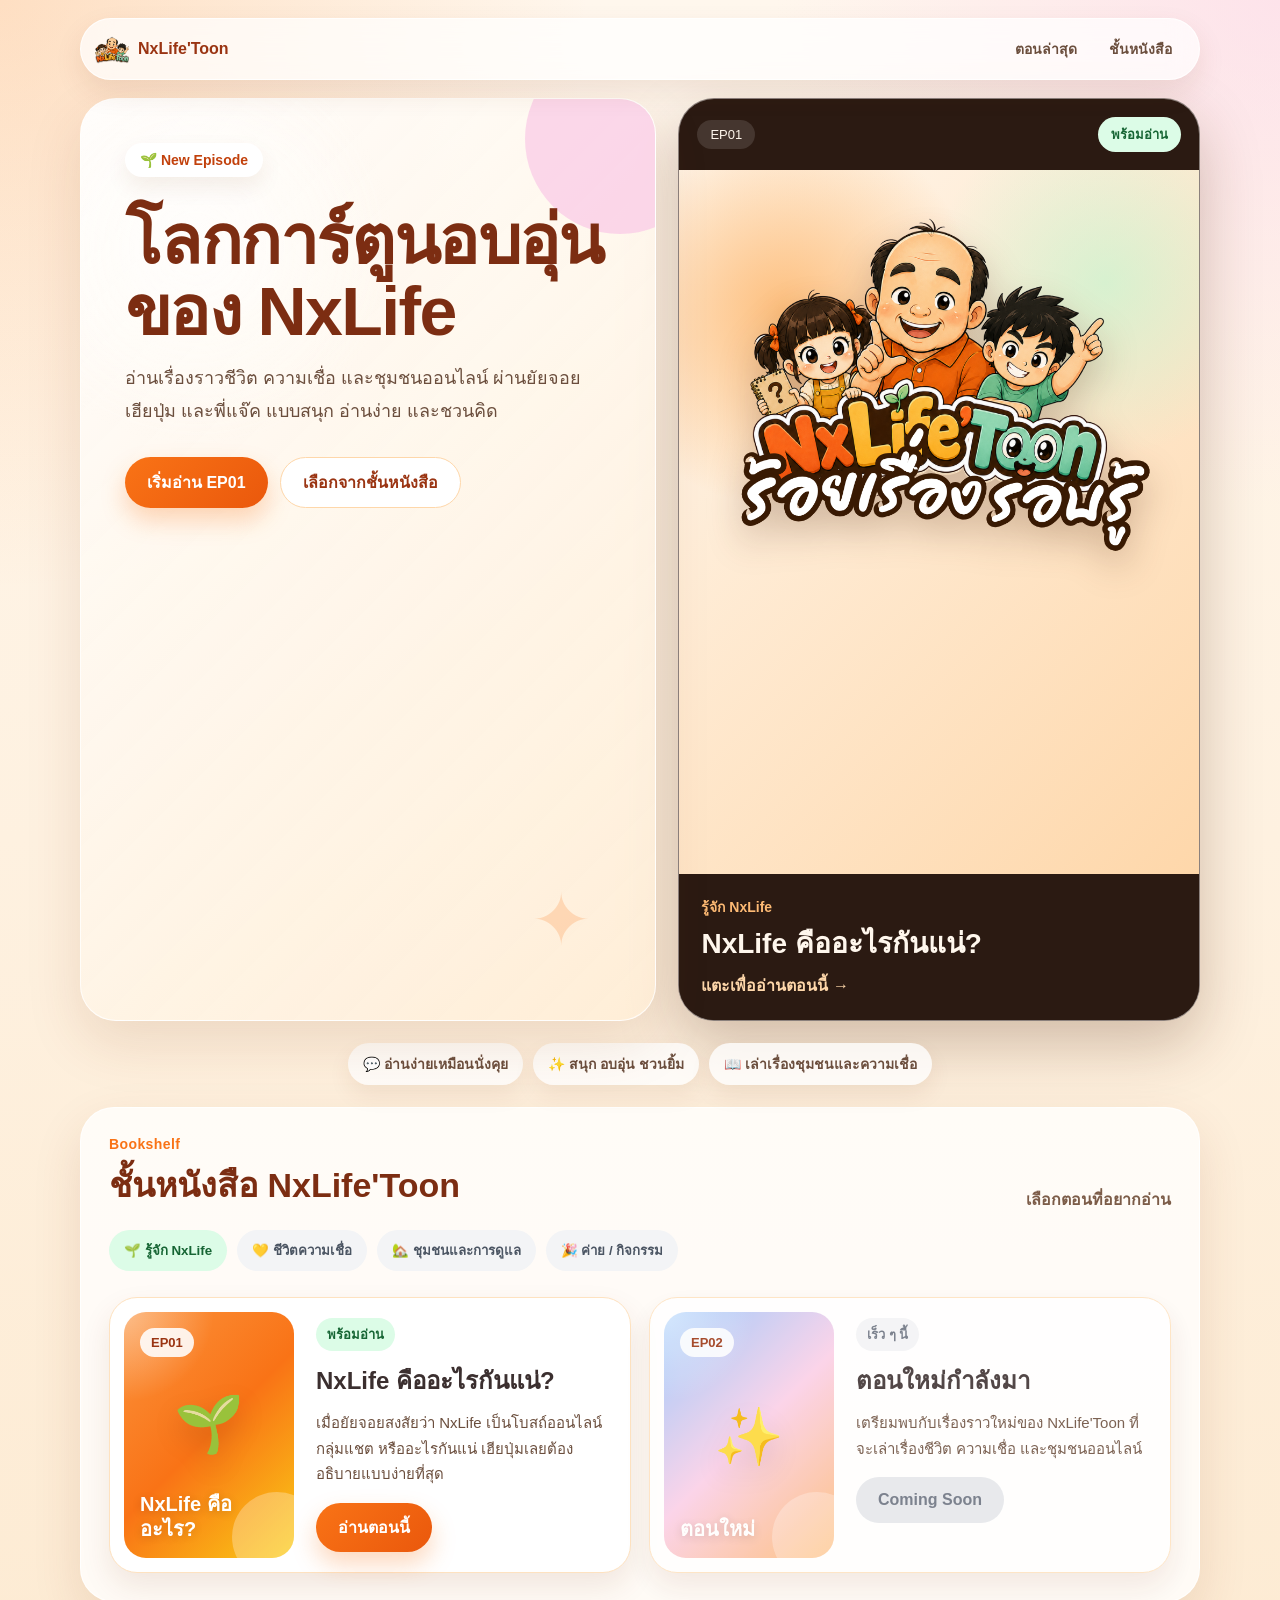
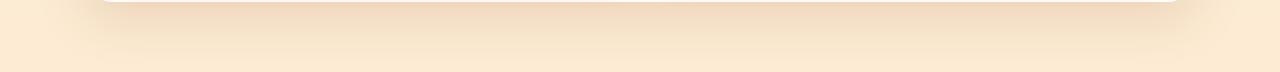
==== index.html @ 3508069c "แก้2" ====
<!DOCTYPE html>
<html lang="th">
<head>
  <meta charset="UTF-8">
  <meta name="viewport" content="width=device-width, initial-scale=1.0">

  <title>NxLife'Toon</title>

  <link rel="icon" type="image/png" href="assets/logo/favicon.png">
  <link rel="stylesheet" href="style.css">
</head>

<body>
  <main class="app-shell">

    <!-- TOP NAV -->
    <header class="top-nav">
      <a href="index.html" class="brand">
        <img src="assets/logo/favicon.png" alt="NxLife Logo">
        <span>NxLife'Toon</span>
      </a>

      <nav class="nav-links">
        <a href="#latest">ตอนล่าสุด</a>
        <a href="#bookshelf">ชั้นหนังสือ</a>
      </nav>
    </header>

    <!-- HERO -->
    <section class="hero-v2" id="latest">
      <div class="hero-copy">
        <div class="eyebrow">🌱 New Episode</div>

        <h1>
          โลกการ์ตูนอบอุ่น<br>
          ของ NxLife
        </h1>

        <p>
          อ่านเรื่องราวชีวิต ความเชื่อ และชุมชนออนไลน์
          ผ่านยัยจอย เฮียปุ่ม และพี่แจ๊ค แบบสนุก อ่านง่าย และชวนคิด
        </p>

        <div class="hero-buttons">
          <a href="episodes/ep01/" class="primary-button">เริ่มอ่าน EP01</a>
          <a href="#bookshelf" class="ghost-button">เลือกจากชั้นหนังสือ</a>
        </div>
      </div>

      <a href="episodes/ep01/" class="latest-card">
        <div class="latest-card-top">
          <span>EP01</span>
          <b>พร้อมอ่าน</b>
        </div>

        <div class="latest-cover">
          <img src="assets/logo/nxlife-toon-logo.png" alt="NxLife'Toon">
        </div>

        <div class="latest-card-body">
          <p>รู้จัก NxLife</p>
          <h2>NxLife คืออะไรกันแน่?</h2>
          <span>แตะเพื่ออ่านตอนนี้ →</span>
        </div>
      </a>
    </section>

    <!-- QUICK TAGS -->
    <section class="quick-tags">
      <span>💬 อ่านง่ายเหมือนนั่งคุย</span>
      <span>✨ สนุก อบอุ่น ชวนยิ้ม</span>
      <span>📖 เล่าเรื่องชุมชนและความเชื่อ</span>
    </section>

    <!-- BOOKSHELF -->
    <section class="bookshelf-v2" id="bookshelf">
      <div class="shelf-title">
        <div>
          <p>Bookshelf</p>
          <h2>ชั้นหนังสือ NxLife'Toon</h2>
        </div>
        <span>เลือกตอนที่อยากอ่าน</span>
      </div>

      <div class="category-strip">
        <button class="active">🌱 รู้จัก NxLife</button>
        <button>💛 ชีวิตความเชื่อ</button>
        <button>🏡 ชุมชนและการดูแล</button>
        <button>🎉 ค่าย / กิจกรรม</button>
      </div>

      <div class="episode-list">

        <article class="book-card">
          <div class="book-cover orange-cover">
            <span class="book-ep">EP01</span>
            <div class="book-icon">🌱</div>
            <strong>NxLife คืออะไร?</strong>
          </div>

          <div class="book-info">
            <span class="book-status">พร้อมอ่าน</span>
            <h3>NxLife คืออะไรกันแน่?</h3>
            <p>
              เมื่อยัยจอยสงสัยว่า NxLife เป็นโบสถ์ออนไลน์ กลุ่มแชต
              หรืออะไรกันแน่ เฮียปุ่มเลยต้องอธิบายแบบง่ายที่สุด
            </p>
            <a href="episodes/ep01/" class="read-button">อ่านตอนนี้</a>
          </div>
        </article>

        <article class="book-card muted">
          <div class="book-cover pastel-cover">
            <span class="book-ep">EP02</span>
            <div class="book-icon">✨</div>
            <strong>ตอนใหม่</strong>
          </div>

          <div class="book-info">
            <span class="book-status soft">เร็ว ๆ นี้</span>
            <h3>ตอนใหม่กำลังมา</h3>
            <p>
              เตรียมพบกับเรื่องราวใหม่ของ NxLife'Toon
              ที่จะเล่าเรื่องชีวิต ความเชื่อ และชุมชนออนไลน์
            </p>
            <span class="disabled-button">Coming Soon</span>
          </div>
        </article>

      </div>
    </section>

  </main>
</body>
</html>
---- style.css ----
* {
  box-sizing: border-box;
}

html {
  scroll-behavior: smooth;
}

body {
  margin: 0;
  font-family: Arial, sans-serif;
  background:
    radial-gradient(circle at top left, rgba(251, 146, 60, 0.24), transparent 28%),
    radial-gradient(circle at top right, rgba(251, 207, 232, 0.5), transparent 24%),
    linear-gradient(180deg, #fff7ed 0%, #fdebd3 100%);
  color: #3b2f2f;
}

a {
  color: inherit;
}

.app-shell {
  width: min(1120px, calc(100% - 28px));
  margin: 0 auto;
  padding: 18px 0 70px;
}

/* TOP NAV */

.top-nav {
  position: sticky;
  top: 10px;
  z-index: 20;
  display: flex;
  justify-content: space-between;
  align-items: center;
  gap: 12px;
  padding: 10px 14px;
  margin-bottom: 18px;
  border-radius: 999px;
  background: rgba(255, 255, 255, 0.72);
  backdrop-filter: blur(14px);
  box-shadow: 0 12px 28px rgba(120, 53, 15, 0.1);
  border: 1px solid rgba(255, 255, 255, 0.8);
}

.brand {
  display: flex;
  align-items: center;
  gap: 9px;
  text-decoration: none;
  font-weight: 900;
  color: #9a3412;
}

.brand img {
  width: 34px;
  height: 34px;
  object-fit: contain;
}

.nav-links {
  display: flex;
  gap: 6px;
}

.nav-links a {
  padding: 9px 13px;
  border-radius: 999px;
  text-decoration: none;
  color: #6b4e3d;
  font-size: 14px;
  font-weight: 700;
}

.nav-links a:hover {
  background: #ffedd5;
}

/* HERO V2 */

.hero-v2 {
  display: grid;
  grid-template-columns: 1.05fr 0.95fr;
  gap: 22px;
  align-items: stretch;
  min-height: 520px;
}

.hero-copy {
  position: relative;
  overflow: hidden;
  border-radius: 36px;
  padding: 44px;
  background:
    radial-gradient(circle at 20% 16%, rgba(255, 255, 255, 0.7), transparent 22%),
    linear-gradient(135deg, rgba(255, 255, 255, 0.9), rgba(255, 237, 213, 0.78));
  box-shadow: 0 22px 55px rgba(120, 53, 15, 0.13);
  border: 1px solid rgba(255, 255, 255, 0.82);
}

.hero-copy::before {
  content: "";
  position: absolute;
  width: 190px;
  height: 190px;
  right: -60px;
  top: -55px;
  border-radius: 50%;
  background: #fbcfe8;
  opacity: 0.8;
}

.hero-copy::after {
  content: "✦";
  position: absolute;
  right: 64px;
  bottom: 58px;
  font-size: 72px;
  color: rgba(249, 115, 22, 0.2);
}

.eyebrow {
  position: relative;
  z-index: 1;
  display: inline-flex;
  padding: 9px 15px;
  border-radius: 999px;
  background: #ffffff;
  color: #c2410c;
  font-size: 14px;
  font-weight: 900;
  box-shadow: 0 10px 22px rgba(120, 53, 15, 0.08);
}

.hero-copy h1 {
  position: relative;
  z-index: 1;
  margin: 28px 0 16px;
  font-size: clamp(42px, 6vw, 68px);
  line-height: 1.04;
  letter-spacing: -1.6px;
  color: #7c2d12;
}

.hero-copy p {
  position: relative;
  z-index: 1;
  max-width: 560px;
  margin: 0;
  color: #6b4e3d;
  font-size: 18px;
  line-height: 1.8;
}

.hero-buttons {
  position: relative;
  z-index: 1;
  display: flex;
  gap: 12px;
  flex-wrap: wrap;
  margin-top: 30px;
}

.primary-button,
.ghost-button,
.read-button,
.disabled-button {
  display: inline-flex;
  align-items: center;
  justify-content: center;
  min-height: 46px;
  padding: 12px 22px;
  border-radius: 999px;
  font-size: 16px;
  font-weight: 900;
  text-decoration: none;
}

.primary-button,
.read-button {
  background: linear-gradient(135deg, #f97316, #ea580c);
  color: #ffffff;
  box-shadow: 0 12px 24px rgba(249, 115, 22, 0.28);
}

.ghost-button {
  background: #ffffff;
  color: #9a3412;
  border: 1px solid #fed7aa;
}

/* LATEST CARD */

.latest-card {
  display: flex;
  flex-direction: column;
  min-height: 520px;
  overflow: hidden;
  border-radius: 36px;
  text-decoration: none;
  background: #2b1a12;
  box-shadow: 0 24px 60px rgba(75, 32, 8, 0.25);
  border: 1px solid rgba(255, 255, 255, 0.45);
  transition: transform 0.22s ease, box-shadow 0.22s ease;
}

.latest-card:hover {
  transform: translateY(-5px) rotate(-0.6deg);
  box-shadow: 0 30px 72px rgba(75, 32, 8, 0.3);
}

.latest-card-top {
  display: flex;
  justify-content: space-between;
  align-items: center;
  padding: 18px;
  color: #fff7ed;
}

.latest-card-top span,
.latest-card-top b {
  padding: 7px 13px;
  border-radius: 999px;
  background: rgba(255, 255, 255, 0.12);
  font-size: 13px;
}

.latest-card-top b {
  background: #dcfce7;
  color: #166534;
}

.latest-cover {
  flex: 1;
  display: grid;
  place-items: center;
  padding: 12px 22px 4px;
  background:
    radial-gradient(circle at 20% 20%, rgba(253, 186, 116, 0.9), transparent 28%),
    radial-gradient(circle at 82% 16%, rgba(187, 247, 208, 0.58), transparent 24%),
    linear-gradient(135deg, #fff7ed 0%, #fed7aa 100%);
}

.latest-cover img {
  width: 100%;
  max-width: 430px;
  height: auto;
  display: block;
  filter: drop-shadow(0 16px 18px rgba(75, 32, 8, 0.24));
}

.latest-card-body {
  padding: 22px;
  background: #2b1a12;
  color: #fff7ed;
}

.latest-card-body p {
  margin: 0 0 8px;
  color: #fdba74;
  font-weight: 900;
  font-size: 14px;
}

.latest-card-body h2 {
  margin: 0 0 12px;
  font-size: 28px;
  line-height: 1.25;
}

.latest-card-body span {
  color: #fed7aa;
  font-weight: 800;
}

/* TAGS */

.quick-tags {
  display: flex;
  justify-content: center;
  gap: 10px;
  margin: 22px 0;
  flex-wrap: wrap;
}

.quick-tags span {
  padding: 10px 15px;
  border-radius: 999px;
  background: rgba(255, 255, 255, 0.78);
  color: #6b4e3d;
  font-size: 14px;
  font-weight: 800;
  box-shadow: 0 10px 22px rgba(120, 53, 15, 0.08);
}

/* BOOKSHELF */

.bookshelf-v2 {
  padding: 28px;
  border-radius: 34px;
  background: rgba(255, 255, 255, 0.78);
  box-shadow: 0 20px 50px rgba(120, 53, 15, 0.12);
  border: 1px solid rgba(255, 255, 255, 0.82);
}

.shelf-title {
  display: flex;
  align-items: flex-end;
  justify-content: space-between;
  gap: 16px;
  margin-bottom: 18px;
}

.shelf-title p {
  margin: 0 0 6px;
  color: #f97316;
  font-size: 14px;
  font-weight: 900;
  letter-spacing: 0.4px;
}

.shelf-title h2 {
  margin: 0;
  font-size: 34px;
  color: #7c2d12;
}

.shelf-title > span {
  color: #7c5c48;
  font-weight: 800;
}

.category-strip {
  display: flex;
  gap: 10px;
  margin-bottom: 22px;
  overflow-x: auto;
  padding-bottom: 4px;
}

.category-strip button {
  border: none;
  white-space: nowrap;
  padding: 10px 15px;
  border-radius: 999px;
  background: #f3f4f6;
  color: #4b5563;
  font-weight: 900;
  cursor: default;
}

.category-strip button.active {
  background: #dcfce7;
  color: #166534;
}

.episode-list {
  display: grid;
  grid-template-columns: repeat(2, minmax(0, 1fr));
  gap: 18px;
}

.book-card {
  display: grid;
  grid-template-columns: 170px 1fr;
  gap: 18px;
  padding: 14px;
  border-radius: 28px;
  background: #ffffff;
  border: 1px solid #fee2c0;
  box-shadow: 0 14px 30px rgba(120, 53, 15, 0.1);
}

.book-card.muted {
  opacity: 0.88;
}

.book-cover {
  position: relative;
  min-height: 220px;
  border-radius: 22px;
  padding: 16px;
  color: #ffffff;
  display: flex;
  flex-direction: column;
  justify-content: space-between;
  overflow: hidden;
}

.book-cover::after {
  content: "";
  position: absolute;
  width: 90px;
  height: 90px;
  right: -28px;
  bottom: -24px;
  border-radius: 50%;
  background: rgba(255, 255, 255, 0.28);
}

.orange-cover {
  background:
    radial-gradient(circle at top left, rgba(255, 255, 255, 0.4), transparent 30%),
    linear-gradient(135deg, #fb923c, #f97316 50%, #facc15);
}

.pastel-cover {
  background:
    radial-gradient(circle at top left, rgba(255, 255, 255, 0.55), transparent 30%),
    linear-gradient(135deg, #93c5fd, #fbcfe8 50%, #fdba74);
}

.book-ep {
  position: relative;
  z-index: 1;
  align-self: flex-start;
  padding: 7px 11px;
  border-radius: 999px;
  background: rgba(255, 255, 255, 0.88);
  color: #9a3412;
  font-size: 13px;
  font-weight: 900;
}

.book-icon {
  position: relative;
  z-index: 1;
  font-size: 56px;
  text-align: center;
  filter: drop-shadow(0 12px 14px rgba(0, 0, 0, 0.12));
}

.book-cover strong {
  position: relative;
  z-index: 1;
  display: block;
  font-size: 20px;
  line-height: 1.25;
  text-shadow: 0 2px 10px rgba(0, 0, 0, 0.16);
}

.book-info {
  padding: 6px 4px;
}

.book-status {
  display: inline-block;
  margin-bottom: 10px;
  padding: 6px 11px;
  border-radius: 999px;
  background: #dcfce7;
  color: #166534;
  font-size: 13px;
  font-weight: 900;
}

.book-status.soft {
  background: #f3f4f6;
  color: #6b7280;
}

.book-info h3 {
  margin: 0 0 10px;
  font-size: 24px;
  color: #3b2f2f;
}

.book-info p {
  margin: 0 0 16px;
  color: #6b4e3d;
  font-size: 15px;
  line-height: 1.7;
}

.disabled-button {
  background: #e5e7eb;
  color: #6b7280;
}

/* READER PAGE - KEEP WORKING */

.reader-page {
  background: #fff7ed;
  padding: 0;
}

.reader-header {
  max-width: 800px;
  margin: 0 auto;
  padding: 18px 16px 22px;
  text-align: center;
  background: #fff7ed;
}

.back-link {
  display: inline-block;
  margin-bottom: 12px;
  color: #c06428;
  text-decoration: none;
  font-weight: bold;
}

.episode-label {
  display: inline-block;
  padding: 5px 12px;
  border-radius: 999px;
  background: #fed7aa;
  color: #9a3412;
  font-size: 13px;
  font-weight: bold;
}

.reader-header h1 {
  margin: 12px 0 0;
  font-size: 26px;
  color: #3b2f2f;
}

.webtoon-reader {
  max-width: 800px;
  margin: 0 auto;
  background: #ffffff;
}

.webtoon-reader img {
  width: 100%;
  height: auto;
  display: block;
  margin: 0;
  padding: 0;
}

.episode-end {
  max-width: 800px;
  margin: 0 auto;
  padding: 36px 20px 56px;
  text-align: center;
  background: #fff7ed;
}

.episode-end h2 {
  margin: 0 0 10px;
  color: #c06428;
}

.episode-end p {
  margin: 0 0 24px;
  color: #5f4636;
}

/* MOBILE */

@media (max-width: 860px) {
  .hero-v2 {
    grid-template-columns: 1fr;
    min-height: auto;
  }

  .latest-card {
    min-height: auto;
  }

  .episode-list {
    grid-template-columns: 1fr;
  }
}

@media (max-width: 620px) {
  .app-shell {
    width: min(100% - 18px, 1120px);
    padding-top: 10px;
  }

  .top-nav {
    top: 6px;
    border-radius: 22px;
  }

  .nav-links a {
    font-size: 13px;
    padding: 8px 10px;
  }

  .hero-copy {
    padding: 30px 22px;
    border-radius: 28px;
  }

  .hero-copy h1 {
    font-size: 42px;
  }

  .hero-copy p {
    font-size: 16px;
  }

  .hero-buttons {
    flex-direction: column;
  }

  .latest-card {
    border-radius: 28px;
  }

  .bookshelf-v2 {
    padding: 18px;
    border-radius: 28px;
  }

  .shelf-title {
    display: block;
  }

  .shelf-title h2 {
    font-size: 28px;
  }

  .shelf-title > span {
    display: block;
    margin-top: 8px;
  }

  .book-card {
    grid-template-columns: 1fr;
  }

  .book-cover {
    min-height: 190px;
  }
}
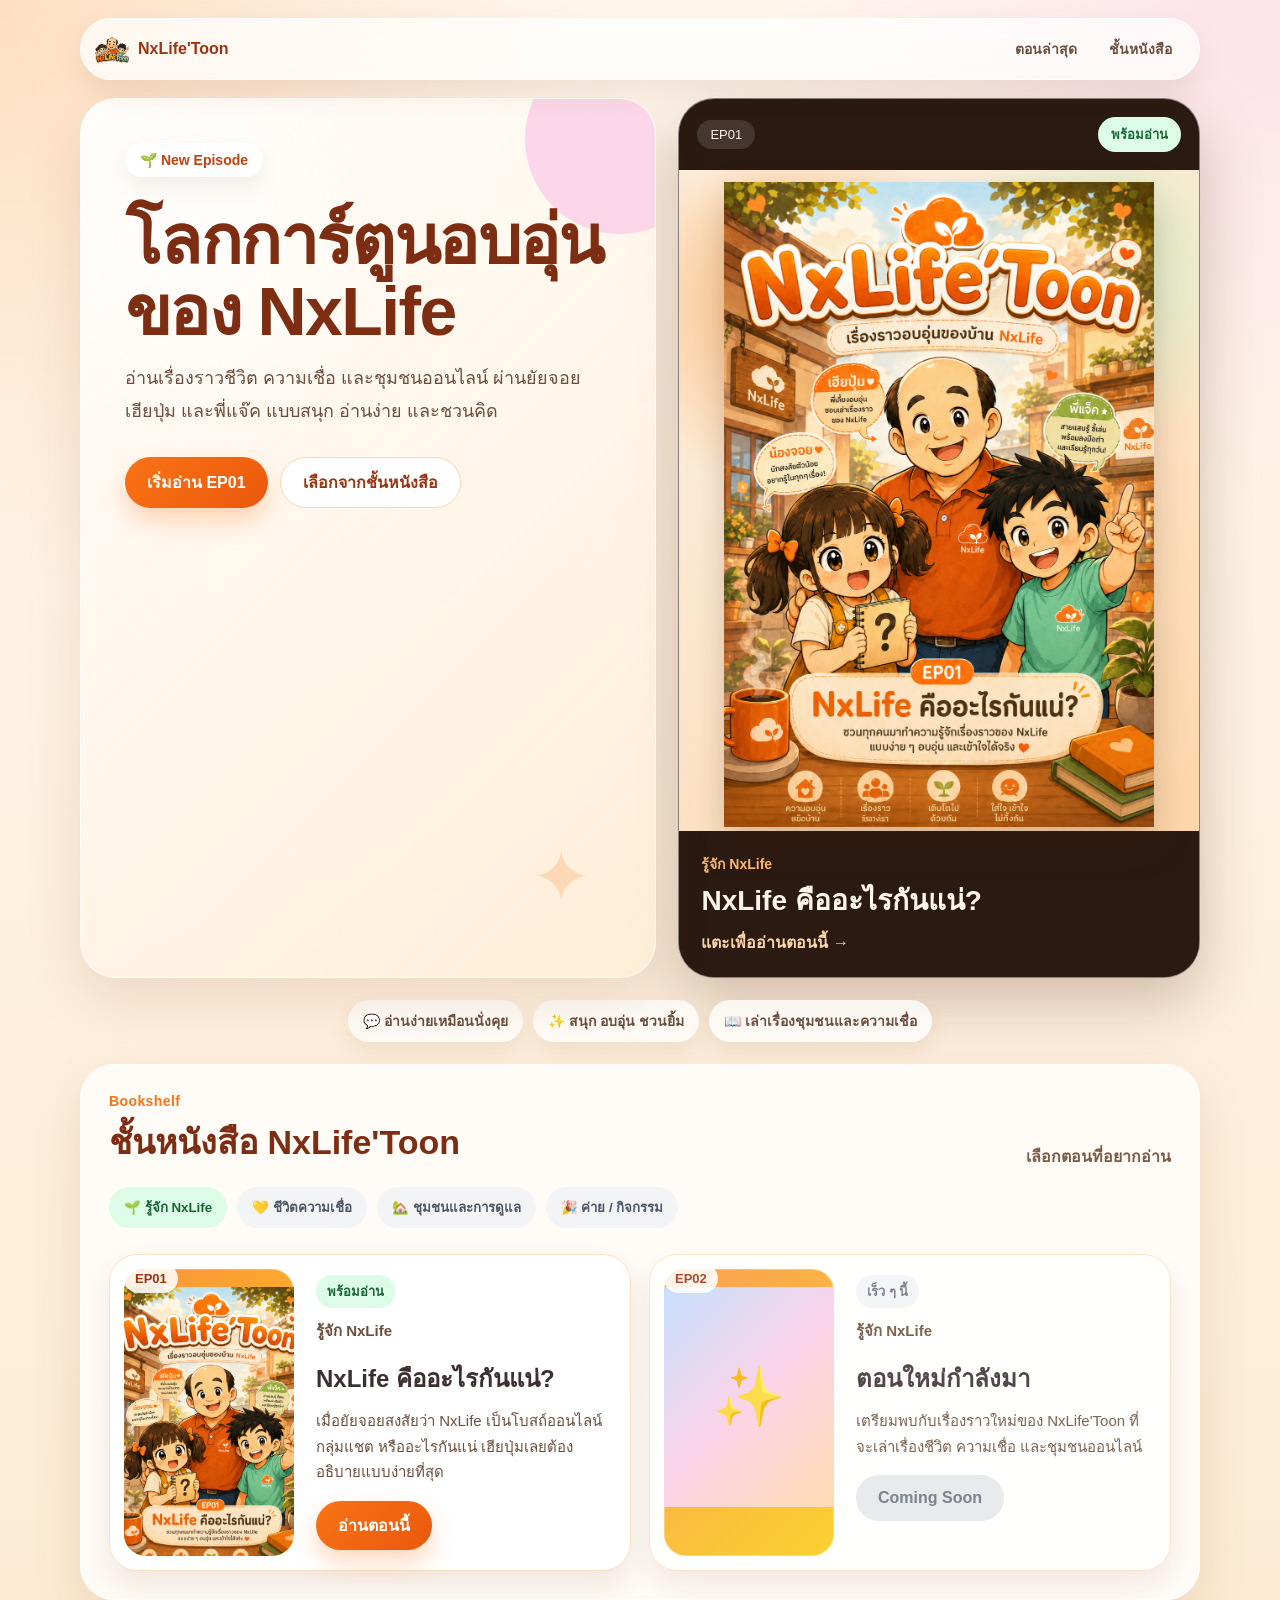
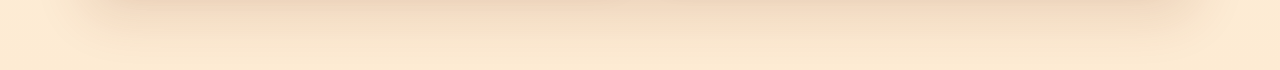
==== commit a5ea5a7b: "ไม่ต้องแก้ HTML ยาว ๆ ทุกครั้ง ต่อไปเวลาเพิ่มตอนใหม่  คุณไม่ต้อง copy HTML การ์ดแล้ว แค่เพิ่มข้อมูลใ" ====
--- a/index.html
+++ b/index.html
@@ -9,6 +9,7 @@
   <link rel="icon" type="image/png" href="assets/logo/favicon.png">
   <link rel="stylesheet" href="style.css">
 </head>
+
 
 <body>
   <main class="app-shell">
@@ -53,9 +54,9 @@
           <b>พร้อมอ่าน</b>
         </div>
 
-        <div class="latest-cover">
-          <img src="assets/logo/nxlife-toon-logo.png" alt="NxLife'Toon">
-        </div>
+<div class="latest-cover">
+  <img src="assets/covers/ep01-cover.png" alt="EP01 NxLife คืออะไรกันแน่">
+</div>
 
         <div class="latest-card-body">
           <p>รู้จัก NxLife</p>
@@ -89,47 +90,14 @@
         <button>🎉 ค่าย / กิจกรรม</button>
       </div>
 
-      <div class="episode-list">
-
-        <article class="book-card">
-          <div class="book-cover orange-cover">
-            <span class="book-ep">EP01</span>
-            <div class="book-icon">🌱</div>
-            <strong>NxLife คืออะไร?</strong>
-          </div>
-
-          <div class="book-info">
-            <span class="book-status">พร้อมอ่าน</span>
-            <h3>NxLife คืออะไรกันแน่?</h3>
-            <p>
-              เมื่อยัยจอยสงสัยว่า NxLife เป็นโบสถ์ออนไลน์ กลุ่มแชต
-              หรืออะไรกันแน่ เฮียปุ่มเลยต้องอธิบายแบบง่ายที่สุด
-            </p>
-            <a href="episodes/ep01/" class="read-button">อ่านตอนนี้</a>
-          </div>
-        </article>
-
-        <article class="book-card muted">
-          <div class="book-cover pastel-cover">
-            <span class="book-ep">EP02</span>
-            <div class="book-icon">✨</div>
-            <strong>ตอนใหม่</strong>
-          </div>
-
-          <div class="book-info">
-            <span class="book-status soft">เร็ว ๆ นี้</span>
-            <h3>ตอนใหม่กำลังมา</h3>
-            <p>
-              เตรียมพบกับเรื่องราวใหม่ของ NxLife'Toon
-              ที่จะเล่าเรื่องชีวิต ความเชื่อ และชุมชนออนไลน์
-            </p>
-            <span class="disabled-button">Coming Soon</span>
-          </div>
-        </article>
+<div class="episode-list" id="episodeList"></div>
 
       </div>
     </section>
 
   </main>
+
+  <script src="episodes-data.js"></script>
+  <script src="script.js"></script>
 </body>
 </html>
--- a/style.css
+++ b/style.css
@@ -629,4 +629,36 @@
   .book-cover {
     min-height: 190px;
   }
+}
+
+.book-cover-image {
+  position: relative;
+  min-height: 220px;
+  border-radius: 22px;
+  overflow: hidden;
+  background: linear-gradient(135deg, #fb923c, #facc15);
+  box-shadow: inset 0 0 0 1px rgba(255, 255, 255, 0.28);
+}
+
+.book-cover-image img {
+  width: 100%;
+  height: 100%;
+  min-height: 220px;
+  object-fit: cover;
+  display: block;
+}
+
+.cover-placeholder {
+  height: 220px;
+  display: grid;
+  place-items: center;
+  font-size: 58px;
+  background: linear-gradient(135deg, #bfdbfe, #fbcfe8, #fed7aa);
+}
+
+.book-category {
+  margin: 0 0 8px;
+  color: #f97316;
+  font-size: 13px;
+  font-weight: 900;
 }
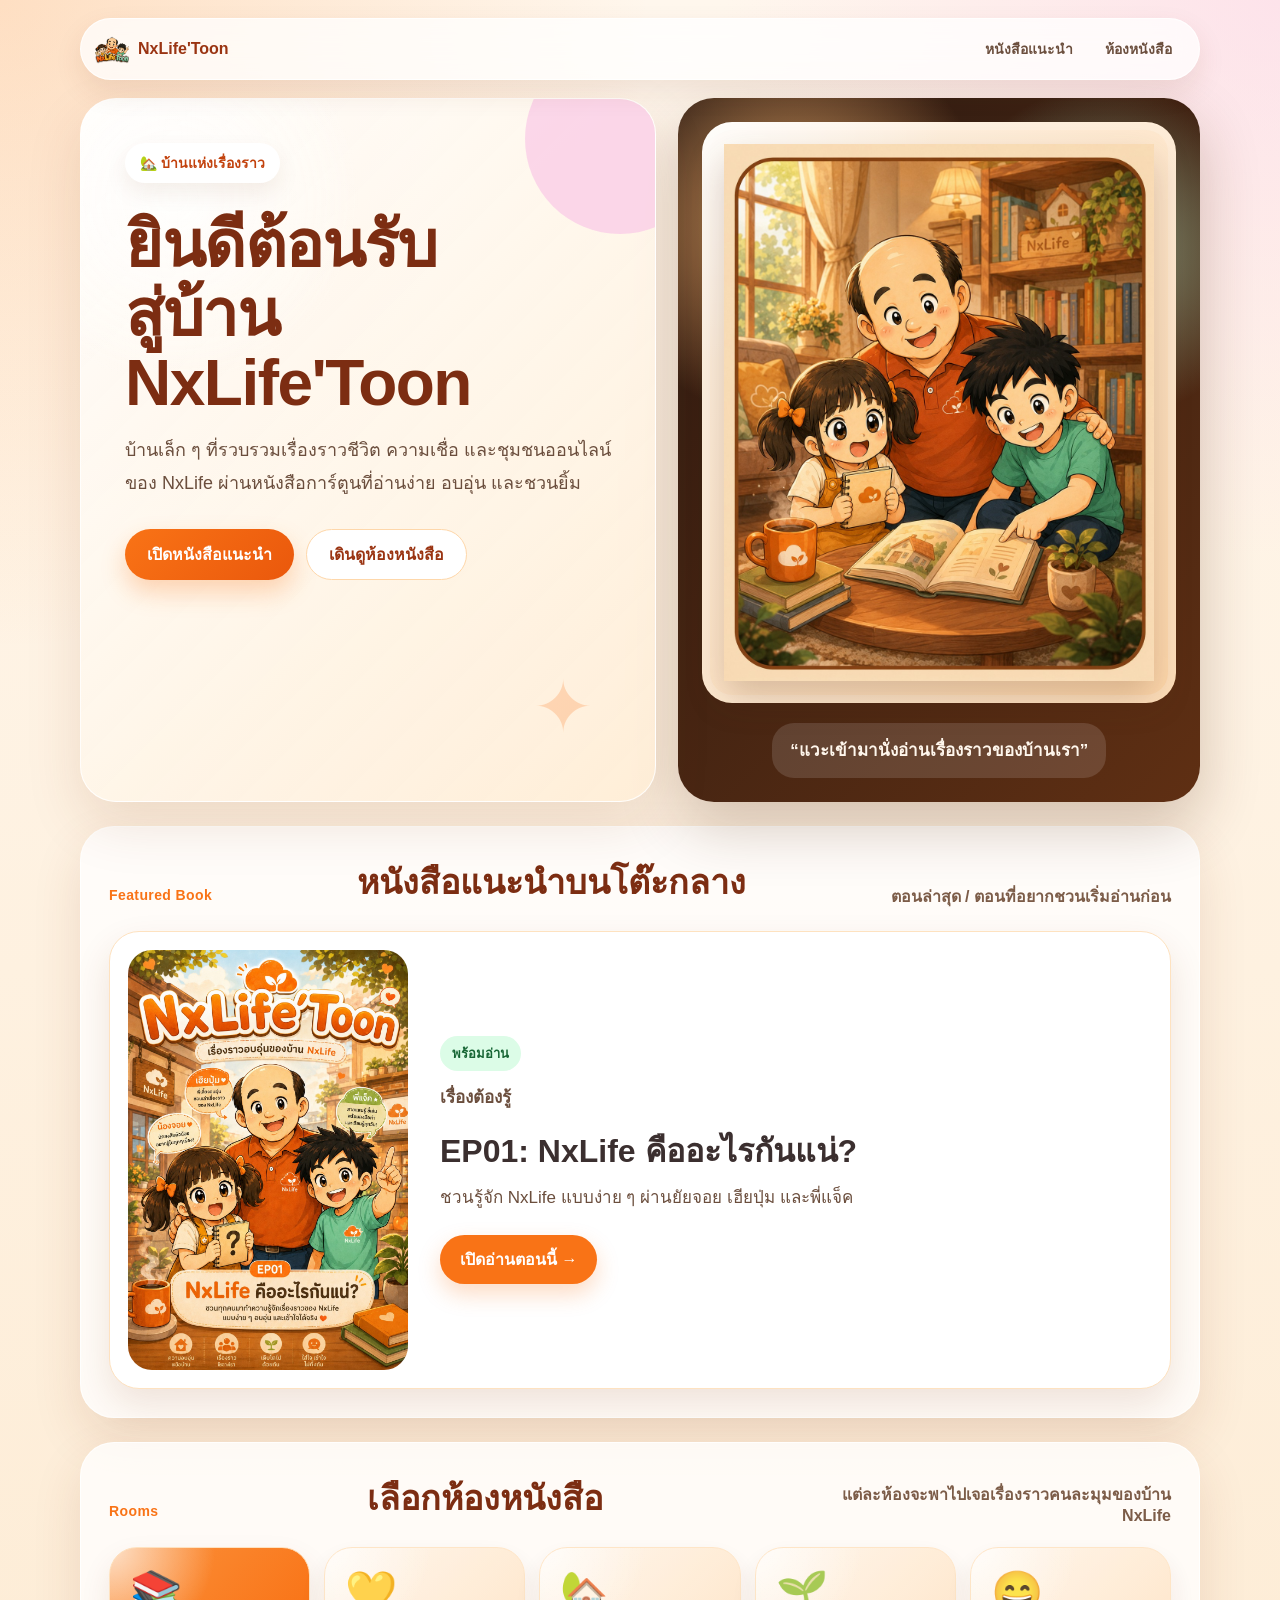
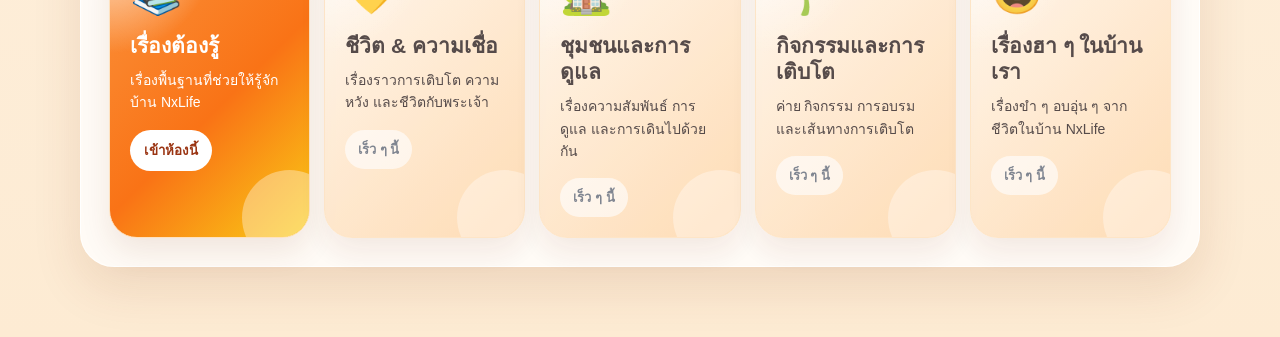
==== commit 19325b9c: "Ver1.1.2" ====
--- a/index.html
+++ b/index.html
@@ -10,11 +10,9 @@
   <link rel="stylesheet" href="style.css">
 </head>
 
-
 <body>
   <main class="app-shell">
 
-    <!-- TOP NAV -->
     <header class="top-nav">
       <a href="index.html" class="brand">
         <img src="assets/logo/favicon.png" alt="NxLife Logo">
@@ -22,77 +20,60 @@
       </a>
 
       <nav class="nav-links">
-        <a href="#latest">ตอนล่าสุด</a>
-        <a href="#bookshelf">ชั้นหนังสือ</a>
+        <a href="#featured">หนังสือแนะนำ</a>
+        <a href="#rooms">ห้องหนังสือ</a>
       </nav>
     </header>
 
-    <!-- HERO -->
-    <section class="hero-v2" id="latest">
-      <div class="hero-copy">
-        <div class="eyebrow">🌱 New Episode</div>
+    <section class="home-house">
+      <div class="house-copy">
+        <div class="eyebrow">🏡 บ้านแห่งเรื่องราว</div>
 
         <h1>
-          โลกการ์ตูนอบอุ่น<br>
-          ของ NxLife
+          ยินดีต้อนรับ<br>
+          สู่บ้าน NxLife'Toon
         </h1>
 
         <p>
-          อ่านเรื่องราวชีวิต ความเชื่อ และชุมชนออนไลน์
-          ผ่านยัยจอย เฮียปุ่ม และพี่แจ๊ค แบบสนุก อ่านง่าย และชวนคิด
+          บ้านเล็ก ๆ ที่รวบรวมเรื่องราวชีวิต ความเชื่อ และชุมชนออนไลน์ของ NxLife
+          ผ่านหนังสือการ์ตูนที่อ่านง่าย อบอุ่น และชวนยิ้ม
         </p>
 
         <div class="hero-buttons">
-          <a href="episodes/ep01/" class="primary-button">เริ่มอ่าน EP01</a>
-          <a href="#bookshelf" class="ghost-button">เลือกจากชั้นหนังสือ</a>
+          <a href="#featured" class="primary-button">เปิดหนังสือแนะนำ</a>
+          <a href="#rooms" class="ghost-button">เดินดูห้องหนังสือ</a>
         </div>
       </div>
 
-      <a href="episodes/ep01/" class="latest-card">
-        <div class="latest-card-top">
-          <span>EP01</span>
-          <b>พร้อมอ่าน</b>
-        </div>
-
-<div class="latest-cover">
-  <img src="assets/covers/ep01-cover.png" alt="EP01 NxLife คืออะไรกันแน่">
+      <div class="house-visual">
+<div class="house-window">
+  <img src="assets/hero/home-hero.jpg" alt="บรรยากาศบ้าน NxLife'Toon">
 </div>
 
-        <div class="latest-card-body">
-          <p>รู้จัก NxLife</p>
-          <h2>NxLife คืออะไรกันแน่?</h2>
-          <span>แตะเพื่ออ่านตอนนี้ →</span>
+        <div class="house-note">
+          “แวะเข้ามานั่งอ่านเรื่องราวของบ้านเรา”
         </div>
-      </a>
+      </div>
     </section>
 
-    <!-- QUICK TAGS -->
-    <section class="quick-tags">
-      <span>💬 อ่านง่ายเหมือนนั่งคุย</span>
-      <span>✨ สนุก อบอุ่น ชวนยิ้ม</span>
-      <span>📖 เล่าเรื่องชุมชนและความเชื่อ</span>
+    <section class="featured-section" id="featured">
+      <div class="section-title">
+        <p>Featured Book</p>
+        <h2>หนังสือแนะนำบนโต๊ะกลาง</h2>
+        <span>ตอนล่าสุด / ตอนที่อยากชวนเริ่มอ่านก่อน</span>
+      </div>
+
+      <div id="featuredBooks" class="featured-books"></div>
     </section>
 
-    <!-- BOOKSHELF -->
-    <section class="bookshelf-v2" id="bookshelf">
-      <div class="shelf-title">
-        <div>
-          <p>Bookshelf</p>
-          <h2>ชั้นหนังสือ NxLife'Toon</h2>
-        </div>
-        <span>เลือกตอนที่อยากอ่าน</span>
+    <section class="rooms-section" id="rooms">
+      <div class="section-title">
+        <p>Rooms</p>
+        <h2>เลือกห้องหนังสือ</h2>
+        <span>แต่ละห้องจะพาไปเจอเรื่องราวคนละมุมของบ้าน NxLife</span>
       </div>
 
-      <div class="category-strip">
-        <button class="active">🌱 รู้จัก NxLife</button>
-        <button>💛 ชีวิตความเชื่อ</button>
-        <button>🏡 ชุมชนและการดูแล</button>
-        <button>🎉 ค่าย / กิจกรรม</button>
-      </div>
-
-<div class="episode-list" id="episodeList"></div>
-
-      </div>
+      <div id="roomGrid" class="room-grid"></div>
     </section>
 
   </main>
--- a/style.css
+++ b/style.css
@@ -39,7 +39,7 @@
   padding: 10px 14px;
   margin-bottom: 18px;
   border-radius: 999px;
-  background: rgba(255, 255, 255, 0.72);
+  background: rgba(255, 255, 255, 0.76);
   backdrop-filter: blur(14px);
   box-shadow: 0 12px 28px rgba(120, 53, 15, 0.1);
   border: 1px solid rgba(255, 255, 255, 0.8);
@@ -78,29 +78,29 @@
   background: #ffedd5;
 }
 
-/* HERO V2 */
-
-.hero-v2 {
+/* HOME HOUSE */
+
+.home-house {
   display: grid;
   grid-template-columns: 1.05fr 0.95fr;
   gap: 22px;
   align-items: stretch;
-  min-height: 520px;
-}
-
-.hero-copy {
+  margin-bottom: 24px;
+}
+
+.house-copy {
   position: relative;
   overflow: hidden;
   border-radius: 36px;
   padding: 44px;
   background:
-    radial-gradient(circle at 20% 16%, rgba(255, 255, 255, 0.7), transparent 22%),
-    linear-gradient(135deg, rgba(255, 255, 255, 0.9), rgba(255, 237, 213, 0.78));
+    radial-gradient(circle at 16% 14%, rgba(255, 255, 255, 0.75), transparent 24%),
+    linear-gradient(135deg, rgba(255, 255, 255, 0.92), rgba(255, 237, 213, 0.82));
   box-shadow: 0 22px 55px rgba(120, 53, 15, 0.13);
-  border: 1px solid rgba(255, 255, 255, 0.82);
-}
-
-.hero-copy::before {
+  border: 1px solid rgba(255, 255, 255, 0.86);
+}
+
+.house-copy::before {
   content: "";
   position: absolute;
   width: 190px;
@@ -112,13 +112,13 @@
   opacity: 0.8;
 }
 
-.hero-copy::after {
+.house-copy::after {
   content: "✦";
   position: absolute;
-  right: 64px;
-  bottom: 58px;
+  right: 62px;
+  bottom: 52px;
   font-size: 72px;
-  color: rgba(249, 115, 22, 0.2);
+  color: rgba(249, 115, 22, 0.22);
 }
 
 .eyebrow {
@@ -134,17 +134,17 @@
   box-shadow: 0 10px 22px rgba(120, 53, 15, 0.08);
 }
 
-.hero-copy h1 {
+.house-copy h1 {
   position: relative;
   z-index: 1;
   margin: 28px 0 16px;
-  font-size: clamp(42px, 6vw, 68px);
-  line-height: 1.04;
-  letter-spacing: -1.6px;
+  font-size: clamp(40px, 5.6vw, 64px);
+  line-height: 1.08;
+  letter-spacing: -1.5px;
   color: #7c2d12;
 }
 
-.hero-copy p {
+.house-copy p {
   position: relative;
   z-index: 1;
   max-width: 560px;
@@ -165,8 +165,7 @@
 
 .primary-button,
 .ghost-button,
-.read-button,
-.disabled-button {
+.read-button {
   display: inline-flex;
   align-items: center;
   justify-content: center;
@@ -191,113 +190,55 @@
   border: 1px solid #fed7aa;
 }
 
-/* LATEST CARD */
-
-.latest-card {
+.house-visual {
+  min-height: 440px;
+  border-radius: 36px;
+  padding: 24px;
+  background:
+    radial-gradient(circle at 22% 18%, rgba(253, 186, 116, 0.8), transparent 28%),
+    radial-gradient(circle at 82% 22%, rgba(187, 247, 208, 0.55), transparent 24%),
+    linear-gradient(135deg, #2b1a12, #5f2f13);
+  box-shadow: 0 24px 60px rgba(75, 32, 8, 0.24);
+  color: #fff7ed;
   display: flex;
   flex-direction: column;
-  min-height: 520px;
-  overflow: hidden;
-  border-radius: 36px;
-  text-decoration: none;
-  background: #2b1a12;
-  box-shadow: 0 24px 60px rgba(75, 32, 8, 0.25);
-  border: 1px solid rgba(255, 255, 255, 0.45);
-  transition: transform 0.22s ease, box-shadow 0.22s ease;
-}
-
-.latest-card:hover {
-  transform: translateY(-5px) rotate(-0.6deg);
-  box-shadow: 0 30px 72px rgba(75, 32, 8, 0.3);
-}
-
-.latest-card-top {
-  display: flex;
-  justify-content: space-between;
-  align-items: center;
-  padding: 18px;
-  color: #fff7ed;
-}
-
-.latest-card-top span,
-.latest-card-top b {
-  padding: 7px 13px;
-  border-radius: 999px;
-  background: rgba(255, 255, 255, 0.12);
-  font-size: 13px;
-}
-
-.latest-card-top b {
-  background: #dcfce7;
-  color: #166534;
-}
-
-.latest-cover {
-  flex: 1;
-  display: grid;
-  place-items: center;
-  padding: 12px 22px 4px;
+  justify-content: center;
+  gap: 20px;
+}
+
+.house-window {
+  border-radius: 30px;
   background:
-    radial-gradient(circle at 20% 20%, rgba(253, 186, 116, 0.9), transparent 28%),
-    radial-gradient(circle at 82% 16%, rgba(187, 247, 208, 0.58), transparent 24%),
-    linear-gradient(135deg, #fff7ed 0%, #fed7aa 100%);
-}
-
-.latest-cover img {
+    radial-gradient(circle at top left, rgba(255, 255, 255, 0.75), transparent 32%),
+    linear-gradient(135deg, #fff7ed, #fed7aa);
+  padding: 22px;
+  box-shadow: inset 0 0 0 8px rgba(255, 255, 255, 0.18);
+}
+
+.house-window img {
   width: 100%;
-  max-width: 430px;
   height: auto;
   display: block;
-  filter: drop-shadow(0 16px 18px rgba(75, 32, 8, 0.24));
-}
-
-.latest-card-body {
-  padding: 22px;
-  background: #2b1a12;
-  color: #fff7ed;
-}
-
-.latest-card-body p {
-  margin: 0 0 8px;
-  color: #fdba74;
-  font-weight: 900;
-  font-size: 14px;
-}
-
-.latest-card-body h2 {
-  margin: 0 0 12px;
-  font-size: 28px;
-  line-height: 1.25;
-}
-
-.latest-card-body span {
-  color: #fed7aa;
+  filter: drop-shadow(0 16px 18px rgba(75, 32, 8, 0.22));
+}
+
+.house-note {
+  align-self: center;
+  max-width: 390px;
+  padding: 14px 18px;
+  border-radius: 22px;
+  background: rgba(255, 255, 255, 0.13);
+  font-size: 17px;
   font-weight: 800;
-}
-
-/* TAGS */
-
-.quick-tags {
-  display: flex;
-  justify-content: center;
-  gap: 10px;
-  margin: 22px 0;
-  flex-wrap: wrap;
-}
-
-.quick-tags span {
-  padding: 10px 15px;
-  border-radius: 999px;
-  background: rgba(255, 255, 255, 0.78);
-  color: #6b4e3d;
-  font-size: 14px;
-  font-weight: 800;
-  box-shadow: 0 10px 22px rgba(120, 53, 15, 0.08);
-}
-
-/* BOOKSHELF */
-
-.bookshelf-v2 {
+  line-height: 1.6;
+  text-align: center;
+}
+
+/* SECTION COMMON */
+
+.featured-section,
+.rooms-section {
+  margin-top: 24px;
   padding: 28px;
   border-radius: 34px;
   background: rgba(255, 255, 255, 0.78);
@@ -305,15 +246,15 @@
   border: 1px solid rgba(255, 255, 255, 0.82);
 }
 
-.shelf-title {
+.section-title {
   display: flex;
   align-items: flex-end;
   justify-content: space-between;
-  gap: 16px;
-  margin-bottom: 18px;
-}
-
-.shelf-title p {
+  gap: 18px;
+  margin-bottom: 22px;
+}
+
+.section-title p {
   margin: 0 0 6px;
   color: #f97316;
   font-size: 14px;
@@ -321,134 +262,72 @@
   letter-spacing: 0.4px;
 }
 
-.shelf-title h2 {
+.section-title h2 {
   margin: 0;
   font-size: 34px;
   color: #7c2d12;
 }
 
-.shelf-title > span {
+.section-title span {
   color: #7c5c48;
   font-weight: 800;
-}
-
-.category-strip {
-  display: flex;
-  gap: 10px;
-  margin-bottom: 22px;
-  overflow-x: auto;
-  padding-bottom: 4px;
-}
-
-.category-strip button {
-  border: none;
-  white-space: nowrap;
-  padding: 10px 15px;
-  border-radius: 999px;
-  background: #f3f4f6;
-  color: #4b5563;
-  font-weight: 900;
-  cursor: default;
-}
-
-.category-strip button.active {
-  background: #dcfce7;
-  color: #166534;
-}
-
-.episode-list {
+  max-width: 360px;
+  text-align: right;
+}
+
+/* FEATURED BOOK */
+
+.featured-books {
   display: grid;
-  grid-template-columns: repeat(2, minmax(0, 1fr));
+  grid-template-columns: 1fr;
   gap: 18px;
 }
 
-.book-card {
+.featured-book-card {
   display: grid;
-  grid-template-columns: 170px 1fr;
-  gap: 18px;
-  padding: 14px;
-  border-radius: 28px;
+  grid-template-columns: 280px 1fr;
+  gap: 24px;
+  padding: 18px;
+  border-radius: 30px;
   background: #ffffff;
+  text-decoration: none;
   border: 1px solid #fee2c0;
-  box-shadow: 0 14px 30px rgba(120, 53, 15, 0.1);
-}
-
-.book-card.muted {
-  opacity: 0.88;
-}
-
-.book-cover {
-  position: relative;
-  min-height: 220px;
-  border-radius: 22px;
-  padding: 16px;
-  color: #ffffff;
+  box-shadow: 0 16px 36px rgba(120, 53, 15, 0.12);
+  transition: transform 0.2s ease, box-shadow 0.2s ease;
+}
+
+.featured-book-card:hover {
+  transform: translateY(-4px);
+  box-shadow: 0 24px 52px rgba(120, 53, 15, 0.18);
+}
+
+.featured-cover {
+  overflow: hidden;
+  border-radius: 24px;
+  min-height: 360px;
+  background: #fed7aa;
+}
+
+.featured-cover img {
+  width: 100%;
+  height: 100%;
+  min-height: 360px;
+  object-fit: cover;
+  display: block;
+}
+
+.featured-info {
+  padding: 12px 8px;
   display: flex;
   flex-direction: column;
-  justify-content: space-between;
-  overflow: hidden;
-}
-
-.book-cover::after {
-  content: "";
-  position: absolute;
-  width: 90px;
-  height: 90px;
-  right: -28px;
-  bottom: -24px;
-  border-radius: 50%;
-  background: rgba(255, 255, 255, 0.28);
-}
-
-.orange-cover {
-  background:
-    radial-gradient(circle at top left, rgba(255, 255, 255, 0.4), transparent 30%),
-    linear-gradient(135deg, #fb923c, #f97316 50%, #facc15);
-}
-
-.pastel-cover {
-  background:
-    radial-gradient(circle at top left, rgba(255, 255, 255, 0.55), transparent 30%),
-    linear-gradient(135deg, #93c5fd, #fbcfe8 50%, #fdba74);
-}
-
-.book-ep {
-  position: relative;
-  z-index: 1;
-  align-self: flex-start;
-  padding: 7px 11px;
-  border-radius: 999px;
-  background: rgba(255, 255, 255, 0.88);
-  color: #9a3412;
-  font-size: 13px;
-  font-weight: 900;
-}
-
-.book-icon {
-  position: relative;
-  z-index: 1;
-  font-size: 56px;
-  text-align: center;
-  filter: drop-shadow(0 12px 14px rgba(0, 0, 0, 0.12));
-}
-
-.book-cover strong {
-  position: relative;
-  z-index: 1;
-  display: block;
-  font-size: 20px;
-  line-height: 1.25;
-  text-shadow: 0 2px 10px rgba(0, 0, 0, 0.16);
-}
-
-.book-info {
-  padding: 6px 4px;
+  justify-content: center;
 }
 
 .book-status {
   display: inline-block;
-  margin-bottom: 10px;
-  padding: 6px 11px;
+  align-self: flex-start;
+  margin-bottom: 12px;
+  padding: 7px 12px;
   border-radius: 999px;
   background: #dcfce7;
   color: #166534;
@@ -456,30 +335,127 @@
   font-weight: 900;
 }
 
-.book-status.soft {
-  background: #f3f4f6;
+.book-room {
+  margin: 0 0 8px;
+  color: #f97316;
+  font-size: 14px;
+  font-weight: 900;
+}
+
+.featured-info h3 {
+  margin: 0 0 12px;
+  font-size: 32px;
+  line-height: 1.25;
+  color: #3b2f2f;
+}
+
+.featured-info p {
+  margin: 0 0 18px;
+  color: #6b4e3d;
+  font-size: 17px;
+  line-height: 1.75;
+}
+
+.read-now {
+  display: inline-flex;
+  align-self: flex-start;
+  margin-top: 4px;
+  padding: 12px 20px;
+  border-radius: 999px;
+  background: #f97316;
+  color: #ffffff;
+  font-weight: 900;
+  box-shadow: 0 10px 22px rgba(249, 115, 22, 0.25);
+}
+
+/* ROOMS */
+
+.room-grid {
+  display: grid;
+  grid-template-columns: repeat(5, minmax(0, 1fr));
+  gap: 14px;
+}
+
+.room-card {
+  position: relative;
+  min-height: 210px;
+  overflow: hidden;
+  border-radius: 28px;
+  padding: 20px;
+  background:
+    radial-gradient(circle at top left, rgba(255, 255, 255, 0.72), transparent 30%),
+    linear-gradient(135deg, #fff7ed, #fed7aa);
+  border: 1px solid #fee2c0;
+  box-shadow: 0 14px 30px rgba(120, 53, 15, 0.1);
+}
+
+.room-card::after {
+  content: "";
+  position: absolute;
+  width: 95px;
+  height: 95px;
+  right: -28px;
+  bottom: -28px;
+  border-radius: 50%;
+  background: rgba(255, 255, 255, 0.35);
+}
+
+.room-card.available {
+  background:
+    radial-gradient(circle at top left, rgba(255, 255, 255, 0.72), transparent 30%),
+    linear-gradient(135deg, #fb923c, #f97316 55%, #facc15);
+  color: #ffffff;
+}
+
+.room-card.coming-soon {
+  opacity: 0.86;
+}
+
+.room-emoji {
+  position: relative;
+  z-index: 1;
+  font-size: 42px;
+  margin-bottom: 16px;
+}
+
+.room-info {
+  position: relative;
+  z-index: 1;
+}
+
+.room-info h3 {
+  margin: 0 0 10px;
+  font-size: 21px;
+  line-height: 1.25;
+}
+
+.room-info p {
+  margin: 0 0 16px;
+  font-size: 14px;
+  line-height: 1.6;
+}
+
+.room-button {
+  border: none;
+  padding: 10px 14px;
+  border-radius: 999px;
+  background: #ffffff;
+  color: #9a3412;
+  font-weight: 900;
+  cursor: pointer;
+}
+
+.room-disabled {
+  display: inline-block;
+  padding: 9px 13px;
+  border-radius: 999px;
+  background: rgba(255, 255, 255, 0.65);
   color: #6b7280;
-}
-
-.book-info h3 {
-  margin: 0 0 10px;
-  font-size: 24px;
-  color: #3b2f2f;
-}
-
-.book-info p {
-  margin: 0 0 16px;
-  color: #6b4e3d;
-  font-size: 15px;
-  line-height: 1.7;
-}
-
-.disabled-button {
-  background: #e5e7eb;
-  color: #6b7280;
-}
-
-/* READER PAGE - KEEP WORKING */
+  font-size: 13px;
+  font-weight: 900;
+}
+
+/* READER PAGE - KEEP */
 
 .reader-page {
   background: #fff7ed;
@@ -550,24 +526,23 @@
   color: #5f4636;
 }
 
-/* MOBILE */
-
-@media (max-width: 860px) {
-  .hero-v2 {
+/* RESPONSIVE */
+
+@media (max-width: 980px) {
+  .home-house {
     grid-template-columns: 1fr;
-    min-height: auto;
-  }
-
-  .latest-card {
-    min-height: auto;
-  }
-
-  .episode-list {
-    grid-template-columns: 1fr;
-  }
-}
-
-@media (max-width: 620px) {
+  }
+
+  .room-grid {
+    grid-template-columns: repeat(2, minmax(0, 1fr));
+  }
+
+  .featured-book-card {
+    grid-template-columns: 240px 1fr;
+  }
+}
+
+@media (max-width: 700px) {
   .app-shell {
     width: min(100% - 18px, 1120px);
     padding-top: 10px;
@@ -583,82 +558,65 @@
     padding: 8px 10px;
   }
 
-  .hero-copy {
+  .house-copy {
     padding: 30px 22px;
     border-radius: 28px;
   }
 
-  .hero-copy h1 {
-    font-size: 42px;
-  }
-
-  .hero-copy p {
+  .house-copy h1 {
+    font-size: 40px;
+  }
+
+  .house-copy p {
     font-size: 16px;
+  }
+
+  .house-visual {
+    min-height: auto;
+    border-radius: 28px;
   }
 
   .hero-buttons {
     flex-direction: column;
   }
 
-  .latest-card {
-    border-radius: 28px;
-  }
-
-  .bookshelf-v2 {
+  .featured-section,
+  .rooms-section {
     padding: 18px;
     border-radius: 28px;
   }
 
-  .shelf-title {
+  .section-title {
     display: block;
   }
 
-  .shelf-title h2 {
+  .section-title h2 {
     font-size: 28px;
   }
 
-  .shelf-title > span {
+  .section-title span {
     display: block;
     margin-top: 8px;
-  }
-
-  .book-card {
+    text-align: left;
+  }
+
+  .featured-book-card {
     grid-template-columns: 1fr;
   }
 
-  .book-cover {
-    min-height: 190px;
-  }
-}
-
-.book-cover-image {
-  position: relative;
-  min-height: 220px;
-  border-radius: 22px;
-  overflow: hidden;
-  background: linear-gradient(135deg, #fb923c, #facc15);
-  box-shadow: inset 0 0 0 1px rgba(255, 255, 255, 0.28);
-}
-
-.book-cover-image img {
-  width: 100%;
-  height: 100%;
-  min-height: 220px;
-  object-fit: cover;
-  display: block;
-}
-
-.cover-placeholder {
-  height: 220px;
-  display: grid;
-  place-items: center;
-  font-size: 58px;
-  background: linear-gradient(135deg, #bfdbfe, #fbcfe8, #fed7aa);
-}
-
-.book-category {
-  margin: 0 0 8px;
-  color: #f97316;
-  font-size: 13px;
-  font-weight: 900;
+  .featured-cover {
+    min-height: auto;
+  }
+
+  .featured-cover img {
+    min-height: auto;
+  }
+
+  .featured-info h3 {
+    font-size: 26px;
+  }
+
+  .room-grid {
+    grid-template-columns: 1fr;
+  }
 }
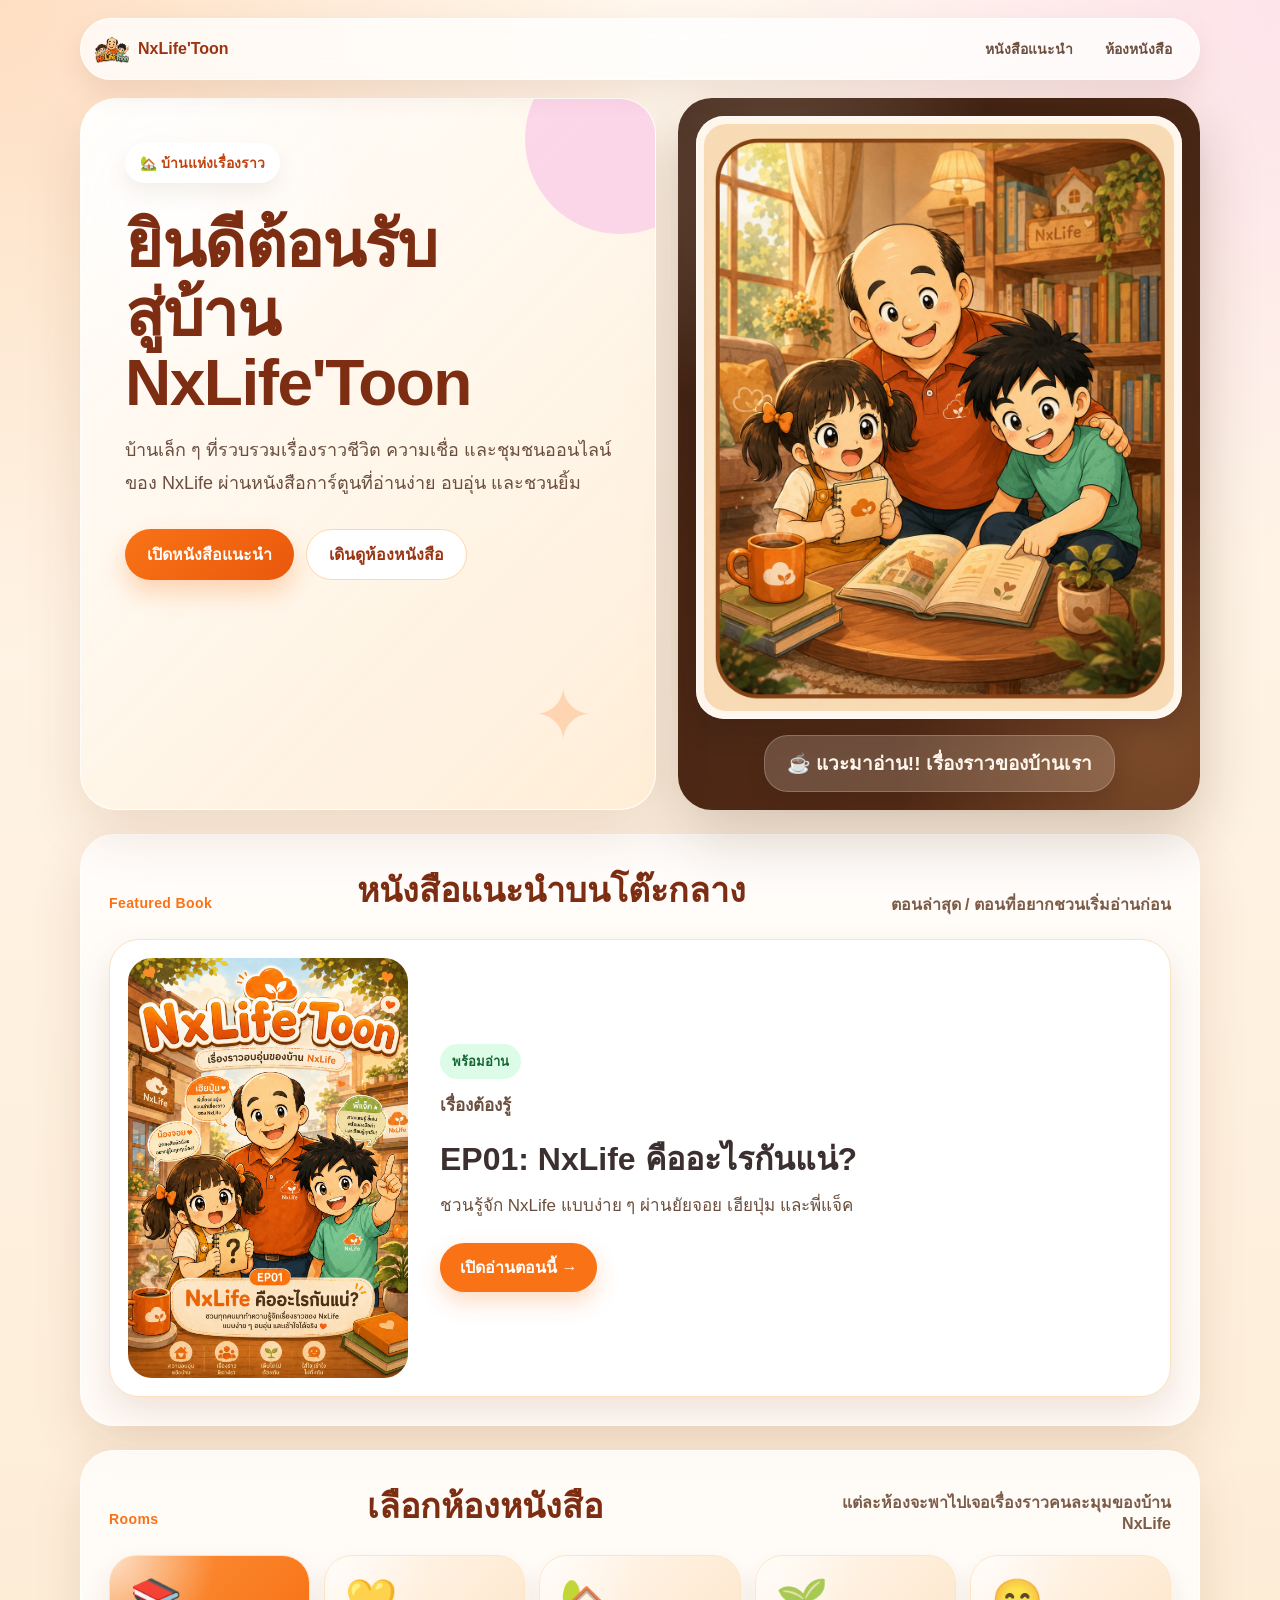
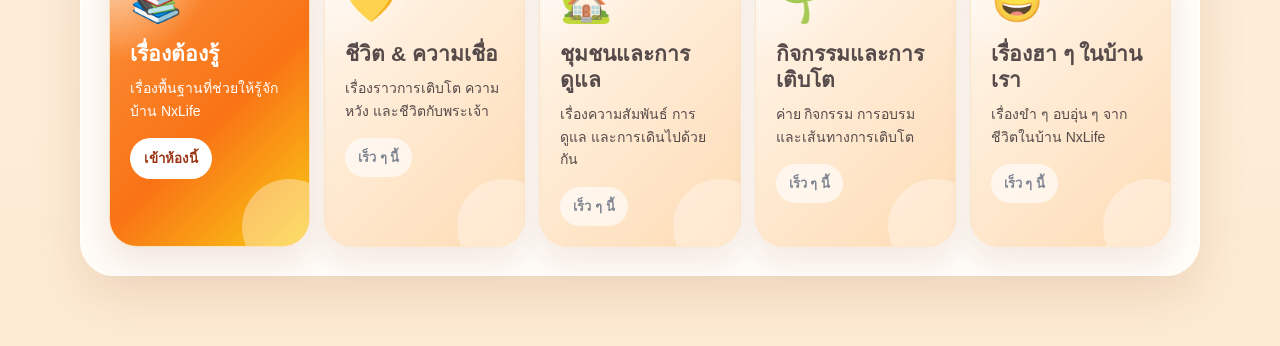
==== commit 108be5e0: "update home house layout" ====
--- a/index.html
+++ b/index.html
@@ -51,7 +51,7 @@
 </div>
 
         <div class="house-note">
-          “แวะเข้ามานั่งอ่านเรื่องราวของบ้านเรา”
+            ☕ แวะมาอ่าน!! เรื่องราวของบ้านเรา
         </div>
       </div>
     </section>
--- a/style.css
+++ b/style.css
@@ -192,48 +192,62 @@
 
 .house-visual {
   min-height: 440px;
-  border-radius: 36px;
-  padding: 24px;
+  border-radius: 34px;
+  padding: 18px;
   background:
-    radial-gradient(circle at 22% 18%, rgba(253, 186, 116, 0.8), transparent 28%),
-    radial-gradient(circle at 82% 22%, rgba(187, 247, 208, 0.55), transparent 24%),
-    linear-gradient(135deg, #2b1a12, #5f2f13);
-  box-shadow: 0 24px 60px rgba(75, 32, 8, 0.24);
+    radial-gradient(circle at 18% 12%, rgba(255, 237, 213, 0.22), transparent 30%),
+    radial-gradient(circle at 90% 90%, rgba(253, 186, 116, 0.22), transparent 32%),
+    linear-gradient(135deg, #3b2114, #5a2d16);
+  box-shadow: 0 24px 60px rgba(75, 32, 8, 0.22);
   color: #fff7ed;
   display: flex;
   flex-direction: column;
   justify-content: center;
-  gap: 20px;
+  gap: 16px;
+  transition: transform 0.25s ease, box-shadow 0.25s ease;
+}
+
+.house-visual:hover {
+  transform: translateY(-4px);
+  box-shadow: 0 30px 72px rgba(75, 32, 8, 0.28);
 }
 
 .house-window {
-  border-radius: 30px;
-  background:
-    radial-gradient(circle at top left, rgba(255, 255, 255, 0.75), transparent 32%),
-    linear-gradient(135deg, #fff7ed, #fed7aa);
-  padding: 22px;
-  box-shadow: inset 0 0 0 8px rgba(255, 255, 255, 0.18);
+  overflow: hidden;
+  border-radius: 28px;
+  background: #fff7ed;
+  padding: 8px;
+  box-shadow:
+    inset 0 0 0 1px rgba(255, 255, 255, 0.55),
+    0 12px 26px rgba(43, 26, 18, 0.2);
 }
 
 .house-window img {
   width: 100%;
   height: auto;
   display: block;
-  filter: drop-shadow(0 16px 18px rgba(75, 32, 8, 0.22));
+  border-radius: 22px;
+  transition: transform 0.35s ease, filter 0.35s ease;
+}
+
+.house-visual:hover .house-window img {
+  transform: scale(1.025);
+  filter: brightness(1.03);
 }
 
 .house-note {
   align-self: center;
   max-width: 390px;
-  padding: 14px 18px;
-  border-radius: 22px;
-  background: rgba(255, 255, 255, 0.13);
-  font-size: 17px;
-  font-weight: 800;
-  line-height: 1.6;
+  padding: 13px 22px;
+  border-radius: 24px;
+  background: rgba(255, 247, 237, 0.18);
+  border: 1px solid rgba(255, 247, 237, 0.22);
+  font-size: 19px;
+  font-weight: 900;
+  line-height: 1.55;
   text-align: center;
-}
-
+  box-shadow: 0 8px 18px rgba(43, 26, 18, 0.15);
+}
 /* SECTION COMMON */
 
 .featured-section,
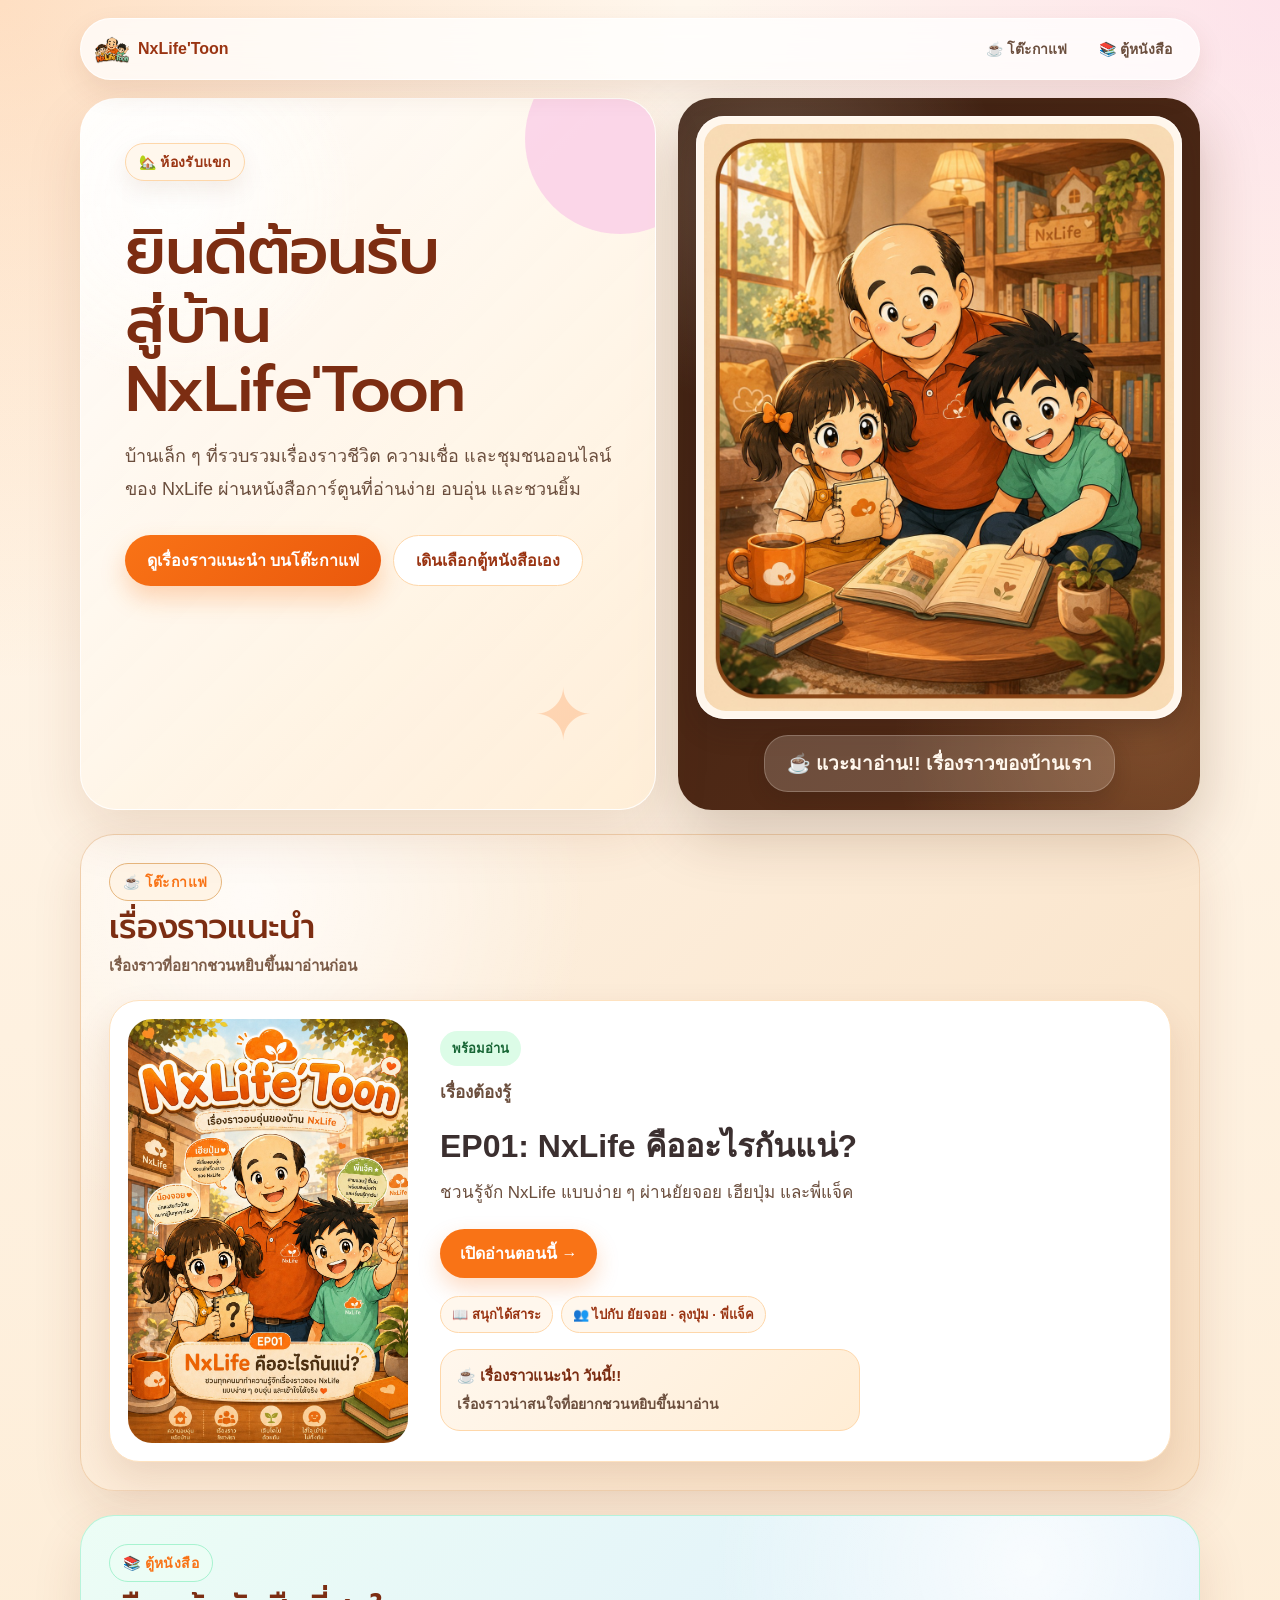
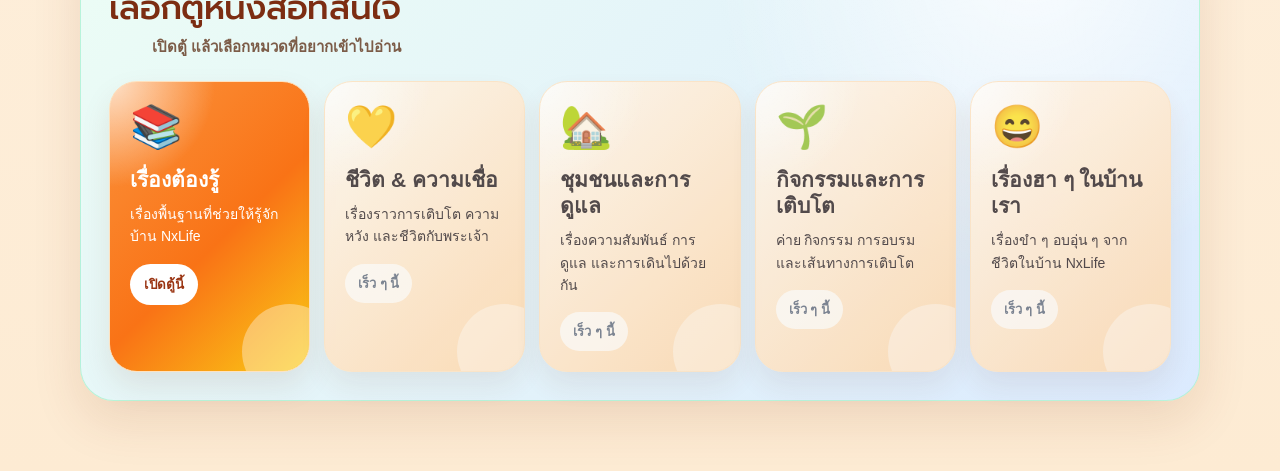
==== commit 18ffcd6d: "support story status states" ====
--- a/index.html
+++ b/index.html
@@ -7,7 +7,11 @@
   <title>NxLife'Toon</title>
 
   <link rel="icon" type="image/png" href="assets/logo/favicon.png">
+  <link href="https://fonts.googleapis.com/css2?family=Prompt:wght@300;400;500;600;700;800;900&display=swap" rel="stylesheet">
+
   <link rel="stylesheet" href="style.css">
+
+  
 </head>
 
 <body>
@@ -20,14 +24,14 @@
       </a>
 
       <nav class="nav-links">
-        <a href="#featured">หนังสือแนะนำ</a>
-        <a href="#rooms">ห้องหนังสือ</a>
+        <a href="#featured">☕ โต๊ะกาแฟ</a>
+        <a href="#rooms">📚 ตู้หนังสือ</a>
       </nav>
     </header>
 
     <section class="home-house">
       <div class="house-copy">
-        <div class="eyebrow">🏡 บ้านแห่งเรื่องราว</div>
+        <div class="eyebrow zone-label living-room-label">🏡 ห้องรับแขก</div>
 
         <h1>
           ยินดีต้อนรับ<br>
@@ -40,8 +44,8 @@
         </p>
 
         <div class="hero-buttons">
-          <a href="#featured" class="primary-button">เปิดหนังสือแนะนำ</a>
-          <a href="#rooms" class="ghost-button">เดินดูห้องหนังสือ</a>
+          <a href="#featured" class="primary-button">ดูเรื่องราวแนะนำ บนโต๊ะกาแฟ</a>
+          <a href="#rooms" class="ghost-button">เดินเลือกตู้หนังสือเอง</a>
         </div>
       </div>
 
@@ -56,25 +60,78 @@
       </div>
     </section>
 
-    <section class="featured-section" id="featured">
-      <div class="section-title">
-        <p>Featured Book</p>
-        <h2>หนังสือแนะนำบนโต๊ะกลาง</h2>
-        <span>ตอนล่าสุด / ตอนที่อยากชวนเริ่มอ่านก่อน</span>
-      </div>
+<section class="featured-section coffee-zone" id="featured">
+  <div class="section-title">
+    <div>
+      <p class="zone-label coffee-label">☕ โต๊ะกาแฟ</p>
+      <h2>เรื่องราวแนะนำ</h2>
+      <span class="section-desc">
+        เรื่องราวที่อยากชวนหยิบขึ้นมาอ่านก่อน
+      </span>
+    </div>
+  </div>
 
-      <div id="featuredBooks" class="featured-books"></div>
-    </section>
+  <div id="featuredBooks"></div>
+</section>
 
-    <section class="rooms-section" id="rooms">
-      <div class="section-title">
-        <p>Rooms</p>
-        <h2>เลือกห้องหนังสือ</h2>
-        <span>แต่ละห้องจะพาไปเจอเรื่องราวคนละมุมของบ้าน NxLife</span>
-      </div>
+<section class="rooms-section bookshelf-zone" id="rooms">
+  <div class="section-title">
+    <div>
+      <p class="zone-label bookshelf-label">📚 ตู้หนังสือ</p>
+      <h2>เลือกตู้หนังสือที่สนใจ</h2>
+      <span class="section-desc">
+        เปิดตู้ แล้วเลือกหมวดที่อยากเข้าไปอ่าน
+      </span>
+    </div>
+  </div>
 
-      <div id="roomGrid" class="room-grid"></div>
-    </section>
+  <div id="roomGrid" class="room-grid"></div>
+</section>
+<section class="shelves-section shelf-zone hidden" id="shelvesView">
+  <div class="section-title">
+    <div>
+      <p class="breadcrumb" id="shelfBreadcrumb">
+        🏡 ห้องรับแขก / 📚 ตู้หนังสือ
+      </p>
+
+      <p class="zone-label shelf-label">🪜 ชั้นวาง</p>
+      <h2 id="selectedRoomTitle">ชื่อหมวด</h2>
+
+      <span class="section-desc">
+        เลือกชั้นวางที่อยากเปิดดูต่อ
+      </span>
+    </div>
+
+    <button class="back-home-button" onclick="backToRooms()">
+      ← กลับไปที่ตู้หนังสือ
+    </button>
+  </div>
+
+  <div id="shelfGrid" class="shelf-grid"></div>
+</section>
+
+<section class="stories-section stories-zone hidden" id="storiesView">
+  <div class="section-title">
+    <div>
+      <p class="breadcrumb" id="storyBreadcrumb">
+        🏡 ห้องรับแขก / 📚 ตู้หนังสือ / 🪜 ชั้นวาง
+      </p>
+
+      <p class="zone-label story-label">📖 เรื่องราว</p>
+      <h2 id="selectedShelfTitle">ชื่อชั้นวาง</h2>
+
+      <span class="section-desc">
+        เลือกเรื่องราวที่อยากอ่าน แล้วเริ่มเปิดตอนนั้นได้เลย
+      </span>
+    </div>
+
+    <button class="back-home-button" onclick="backToShelves()">
+      ← กลับไปที่ชั้นวาง
+    </button>
+  </div>
+
+  <div id="storyGrid" class="story-grid"></div>
+</section>
 
   </main>
 
--- a/style.css
+++ b/style.css
@@ -87,7 +87,12 @@
   align-items: stretch;
   margin-bottom: 24px;
 }
-
+.home-house h1 {
+  font-family: "Prompt", sans-serif;
+  font-weight: 500;
+  letter-spacing: -0.025em;
+  line-height: 1.15;
+}
 .house-copy {
   position: relative;
   overflow: hidden;
@@ -551,6 +556,10 @@
     grid-template-columns: repeat(2, minmax(0, 1fr));
   }
 
+  .shelf-grid {
+    grid-template-columns: repeat(2, minmax(0, 1fr));
+  }
+
   .featured-book-card {
     grid-template-columns: 240px 1fr;
   }
@@ -633,4 +642,411 @@
   .room-grid {
     grid-template-columns: 1fr;
   }
+
+  .shelf-grid {
+  grid-template-columns: 1fr;
+  }
+}
+
+/* SHELVES VIEW */
+
+.hidden {
+  display: none;
+}
+
+.shelves-section {
+  margin-top: 24px;
+  padding: 28px;
+  border-radius: 34px;
+  background: rgba(255, 255, 255, 0.82);
+  box-shadow: 0 20px 50px rgba(120, 53, 15, 0.12);
+  border: 1px solid rgba(255, 255, 255, 0.85);
+}
+
+.back-home-button {
+  border: none;
+  padding: 11px 16px;
+  border-radius: 999px;
+  background: #fff7ed;
+  color: #9a3412;
+  font-weight: 900;
+  cursor: pointer;
+  border: 1px solid #fed7aa;
+}
+
+.shelf-grid {
+  display: grid;
+  grid-template-columns: repeat(5, minmax(0, 1fr));
+  gap: 14px;
+}
+
+.shelf-card {
+  position: relative;
+  min-height: 230px;
+  overflow: hidden;
+  border-radius: 28px;
+  padding: 20px;
+  background:
+    radial-gradient(circle at top left, rgba(255, 255, 255, 0.75), transparent 30%),
+    linear-gradient(135deg, #fff7ed, #fed7aa);
+  border: 1px solid #fee2c0;
+  box-shadow: 0 14px 30px rgba(120, 53, 15, 0.1);
+}
+
+.shelf-card::after {
+  content: "";
+  position: absolute;
+  width: 95px;
+  height: 95px;
+  right: -28px;
+  bottom: -28px;
+  border-radius: 50%;
+  background: rgba(255, 255, 255, 0.35);
+}
+
+.shelf-card.available {
+  background:
+    radial-gradient(circle at top left, rgba(255, 255, 255, 0.72), transparent 30%),
+    linear-gradient(135deg, #fb923c, #f97316 55%, #facc15);
+  color: #ffffff;
+}
+
+.shelf-card.coming-soon {
+  opacity: 0.86;
+}
+
+.shelf-emoji {
+  position: relative;
+  z-index: 1;
+  font-size: 44px;
+  margin-bottom: 16px;
+}
+
+.shelf-info {
+  position: relative;
+  z-index: 1;
+}
+
+.shelf-info h3 {
+  margin: 0 0 10px;
+  font-size: 21px;
+  line-height: 1.25;
+}
+
+.shelf-info p {
+  margin: 0 0 16px;
+  font-size: 14px;
+  line-height: 1.6;
+}
+
+.shelf-button {
+  border: none;
+  padding: 10px 14px;
+  border-radius: 999px;
+  background: #ffffff;
+  color: #9a3412;
+  font-weight: 900;
+  cursor: pointer;
+}
+
+.shelf-disabled {
+  display: inline-block;
+  padding: 9px 13px;
+  border-radius: 999px;
+  background: rgba(255, 255, 255, 0.65);
+  color: #6b7280;
+  font-size: 13px;
+  font-weight: 900;
+}
+
+/* SECTION IDENTITY */
+
+.zone-label {
+  display: inline-flex;
+  align-items: center;
+  gap: 7px;
+  width: fit-content;
+  margin: 0 0 8px;
+  padding: 7px 13px;
+  border-radius: 999px;
+  font-size: 14px;
+  font-weight: 900;
+  letter-spacing: 0.02em;
+}
+
+.section-desc {
+  display: block;
+  margin-top: 6px;
+  color: #7c2d12;
+  font-size: 15px;
+  font-weight: 700;
+  line-height: 1.6;
+}
+
+.living-room-label {
+  background: #fff7ed;
+  color: #9a3412;
+  border: 1px solid #fed7aa;
+}
+
+.coffee-label {
+  background: #fff4e6;
+  color: #7c2d12;
+  border: 1px solid #e7b77e;
+}
+
+.bookshelf-label {
+  background: #ecfdf5;
+  color: #047857;
+  border: 1px solid #a7f3d0;
+}
+
+.shelf-label {
+  background: #faf5ff;
+  color: #7e22ce;
+  border: 1px solid #e9d5ff;
+}
+
+.coffee-zone {
+  background:
+    radial-gradient(circle at 15% 10%, rgba(255, 255, 255, 0.75), transparent 30%),
+    linear-gradient(135deg, #fff4e6, #f8dfc2);
+  border: 1px solid rgba(235, 196, 154, 0.65);
+}
+
+.bookshelf-zone {
+  background:
+    radial-gradient(circle at 85% 10%, rgba(255, 255, 255, 0.78), transparent 30%),
+    linear-gradient(135deg, #ecfdf5, #dbeafe);
+  border: 1px solid rgba(167, 243, 208, 0.75);
+}
+
+.shelf-zone {
+  background:
+    radial-gradient(circle at 15% 10%, rgba(255, 255, 255, 0.78), transparent 30%),
+    linear-gradient(135deg, #faf5ff, #fef3c7);
+  border: 1px solid rgba(233, 213, 255, 0.8);
+}
+
+.breadcrumb {
+  display: inline-flex;
+  align-items: center;
+  width: fit-content;
+  margin: 0 0 10px;
+  padding: 7px 13px;
+  border-radius: 999px;
+  background: rgba(255, 255, 255, 0.72);
+  color: #7c2d12;
+  font-size: 13px;
+  font-weight: 800;
+  line-height: 1.4;
+  border: 1px solid rgba(255, 255, 255, 0.95);
+  box-shadow: 0 8px 20px rgba(120, 53, 15, 0.08);
+}
+
+.story-meta {
+  display: flex;
+  flex-wrap: wrap;
+  gap: 8px;
+  margin-top: 18px;
+}
+
+.story-meta span {
+  display: inline-flex;
+  align-items: center;
+  padding: 7px 11px;
+  border-radius: 999px;
+  background: #fff7ed;
+  color: #9a3412;
+  font-size: 13px;
+  font-weight: 800;
+  border: 1px solid #fed7aa;
+}
+
+.coffee-note {
+  margin-top: 16px;
+  max-width: 420px;
+  padding: 14px 16px;
+  border-radius: 20px;
+  background: linear-gradient(135deg, #fff7ed, #ffedd5);
+  border: 1px solid #fed7aa;
+  color: #7c2d12;
+}
+
+.coffee-note strong {
+  display: block;
+  margin-bottom: 5px;
+  font-size: 15px;
+  font-weight: 900;
+}
+
+.coffee-note p {
+  margin: 0;
+  font-size: 14px;
+  line-height: 1.6;
+  font-weight: 700;
+}
+
+/* COFFEE TABLE DECORATION */
+
+.featured-book-card {
+  position: relative;
+  overflow: hidden;
+}
+
+.section-title h2 {
+  font-family: "Prompt", sans-serif;
+  font-weight: 500;
+  letter-spacing: -0.02em;
+  line-height: 1.2;
+}
+
+/* STORIES VIEW */
+
+.stories-section {
+  margin-top: 24px;
+  padding: 28px;
+  border-radius: 34px;
+  background: rgba(255, 255, 255, 0.86);
+  box-shadow: 0 20px 50px rgba(120, 53, 15, 0.12);
+  border: 1px solid rgba(255, 255, 255, 0.88);
+}
+
+.stories-zone {
+  background:
+    radial-gradient(circle at 85% 8%, rgba(255, 255, 255, 0.78), transparent 30%),
+    linear-gradient(135deg, #ffffff, #fff7ed);
+  border: 1px solid rgba(254, 215, 170, 0.8);
+}
+
+.story-label {
+  background: #fff7ed;
+  color: #c2410c;
+  border: 1px solid #fed7aa;
+}
+
+.story-grid {
+  display: grid;
+  grid-template-columns: 1fr;
+  gap: 18px;
+}
+
+.story-card {
+  position: relative;
+  display: grid;
+  grid-template-columns: 220px 1fr;
+  gap: 24px;
+  align-items: center;
+  padding: 18px;
+  border-radius: 28px;
+  background: rgba(255, 255, 255, 0.88);
+  color: inherit;
+  text-decoration: none;
+  border: 1px solid rgba(254, 215, 170, 0.9);
+  box-shadow: 0 16px 34px rgba(120, 53, 15, 0.1);
+  overflow: hidden;
+  transition: transform 0.22s ease, box-shadow 0.22s ease;
+}
+
+.story-card:hover {
+  transform: translateY(-4px);
+  box-shadow: 0 22px 44px rgba(120, 53, 15, 0.16);
+}
+
+.story-card::after {
+  content: "📖";
+  position: absolute;
+  right: 34px;
+  top: 22px;
+  font-size: 72px;
+  opacity: 0.045;
+  pointer-events: none;
+}
+
+.story-cover {
+  overflow: hidden;
+  border-radius: 22px;
+  background: #fff7ed;
+  box-shadow: 0 12px 24px rgba(120, 53, 15, 0.14);
+}
+
+.story-cover img {
+  width: 100%;
+  display: block;
+}
+
+.story-info {
+  position: relative;
+  z-index: 1;
+}
+
+.story-room {
+  margin: 8px 0 0;
+  color: #9a3412;
+  font-weight: 800;
+  font-size: 14px;
+}
+
+.story-info h3 {
+  margin: 8px 0 10px;
+  font-size: 28px;
+  line-height: 1.25;
+  color: #431407;
+}
+
+.story-info p {
+  margin: 0 0 14px;
+  color: #7c2d12;
+  line-height: 1.7;
+  font-weight: 600;
+}
+
+.empty-story {
+  padding: 40px 24px;
+  border-radius: 28px;
+  background: rgba(255, 255, 255, 0.76);
+  text-align: center;
+  border: 1px dashed #fed7aa;
+}
+
+.empty-emoji {
+  font-size: 54px;
+  margin-bottom: 12px;
+}
+
+.empty-story h3 {
+  margin: 0 0 8px;
+  color: #431407;
+  font-size: 24px;
+}
+
+.empty-story p {
+  margin: 0;
+  color: #7c2d12;
+  font-weight: 700;
+}
+
+@media (max-width: 700px) {
+  .story-card {
+    grid-template-columns: 1fr;
+  }
+
+  .story-info h3 {
+    font-size: 23px;
+  }
+}
+
+.story-card.coming-soon {
+  opacity: 0.74;
+  cursor: default;
+}
+
+.story-card.coming-soon:hover {
+  transform: none;
+  box-shadow: 0 16px 34px rgba(120, 53, 15, 0.1);
+}
+
+.read-now.disabled {
+  background: #f3f4f6;
+  color: #6b7280;
 }
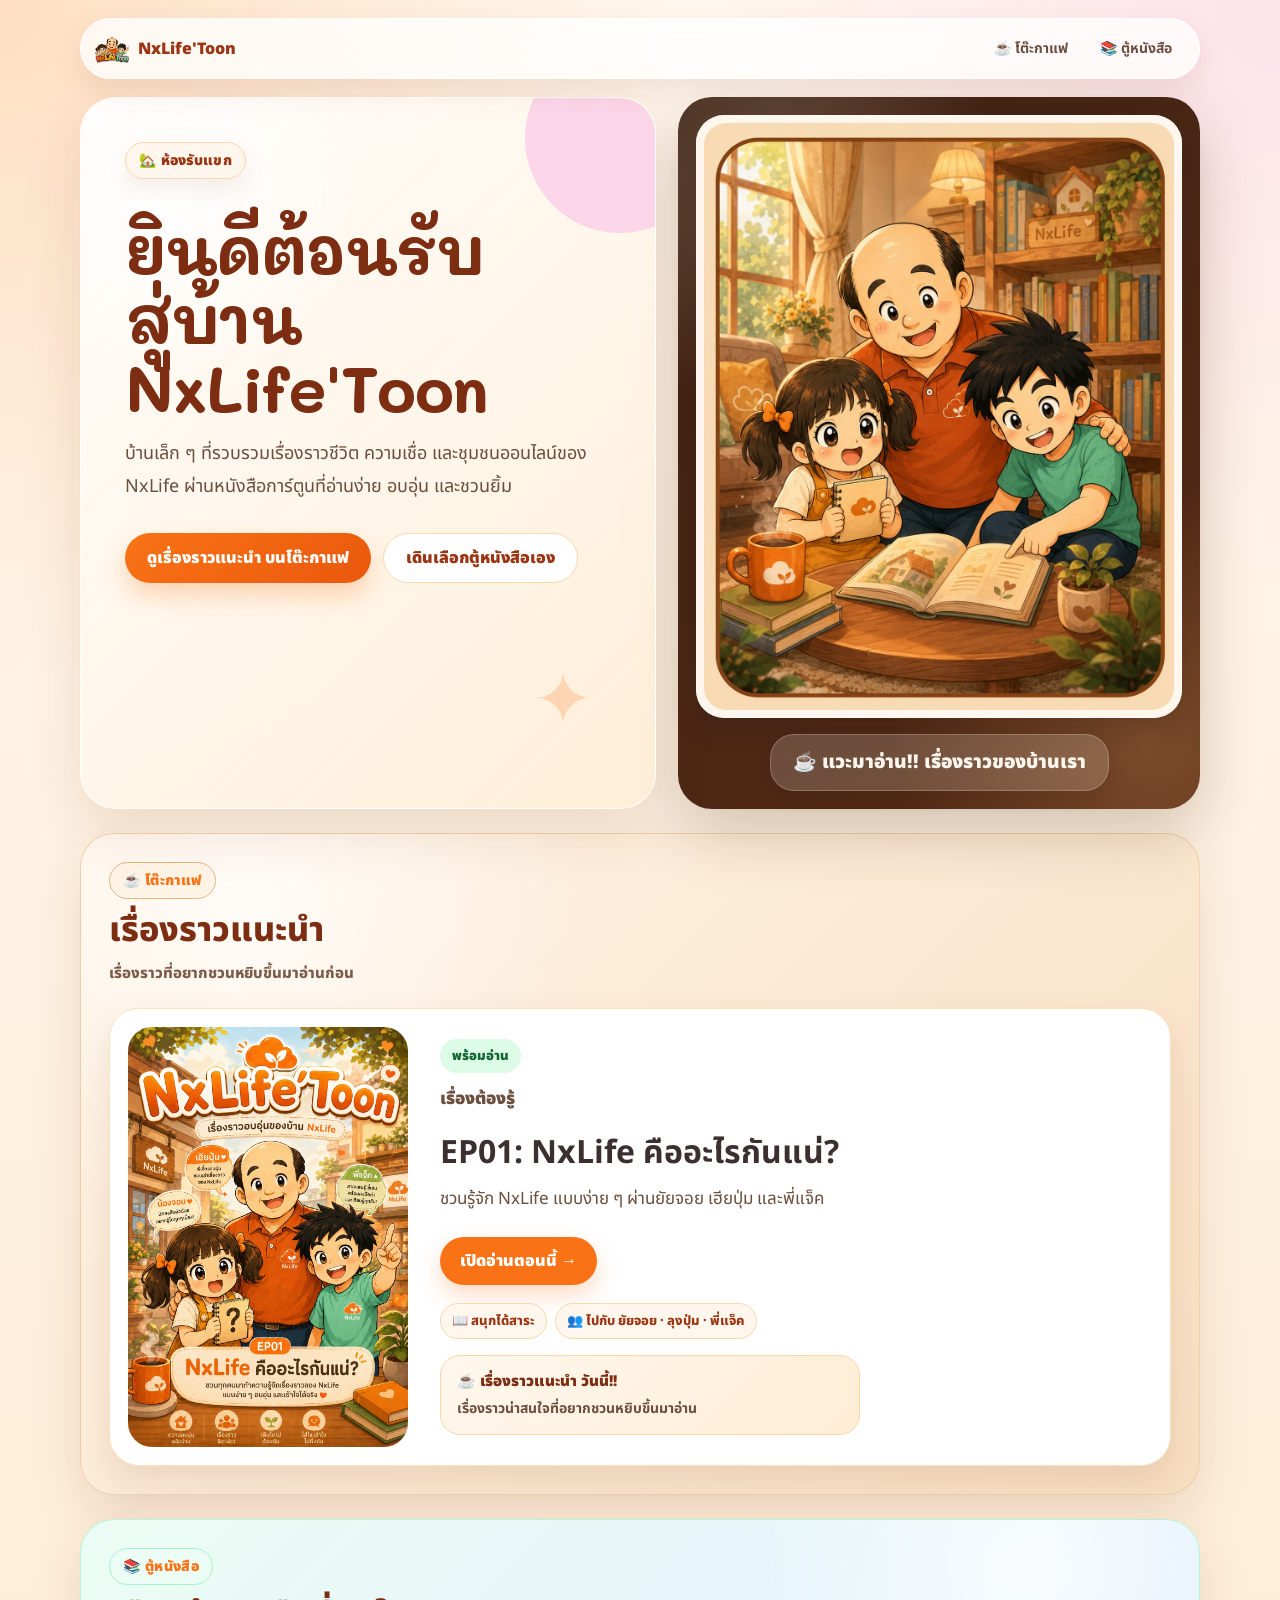
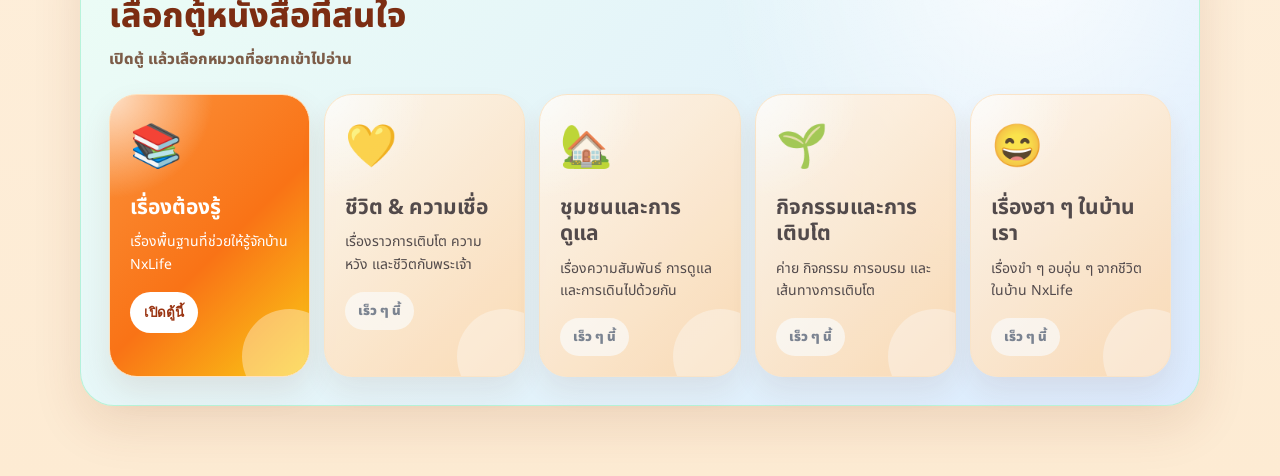
==== commit 1ec74fa0: "add dynamic reader page" ====
--- a/index.html
+++ b/index.html
@@ -7,7 +7,7 @@
   <title>NxLife'Toon</title>
 
   <link rel="icon" type="image/png" href="assets/logo/favicon.png">
-  <link href="https://fonts.googleapis.com/css2?family=Prompt:wght@300;400;500;600;700;800;900&display=swap" rel="stylesheet">
+  <link href="https://fonts.googleapis.com/css2?family=Noto+Sans+Thai:wght@300;400;500;600;700;800;900&family=Mali:wght@400;500;600;700&display=swap" rel="stylesheet">
 
   <link rel="stylesheet" href="style.css">
 
@@ -91,10 +91,10 @@
   <div class="section-title">
     <div>
       <p class="breadcrumb" id="shelfBreadcrumb">
-        🏡 ห้องรับแขก / 📚 ตู้หนังสือ
+        🏡 ห้องรับแขก › 📚 ตู้หนังสือ
       </p>
 
-      <p class="zone-label shelf-label">🪜 ชั้นวาง</p>
+      <p class="zone-label shelf-label">📙 ชั้นวาง:</p>
       <h2 id="selectedRoomTitle">ชื่อหมวด</h2>
 
       <span class="section-desc">
@@ -114,7 +114,7 @@
   <div class="section-title">
     <div>
       <p class="breadcrumb" id="storyBreadcrumb">
-        🏡 ห้องรับแขก / 📚 ตู้หนังสือ / 🪜 ชั้นวาง
+        🏡 ห้องรับแขก › 📚 ตู้หนังสือ › 📙 ชั้นวาง
       </p>
 
       <p class="zone-label story-label">📖 เรื่องราว</p>
--- a/style.css
+++ b/style.css
@@ -8,7 +8,7 @@
 
 body {
   margin: 0;
-  font-family: Arial, sans-serif;
+  font-family: "Noto Sans Thai", sans-serif;
   background:
     radial-gradient(circle at top left, rgba(251, 146, 60, 0.24), transparent 28%),
     radial-gradient(circle at top right, rgba(251, 207, 232, 0.5), transparent 24%),
@@ -88,8 +88,8 @@
   margin-bottom: 24px;
 }
 .home-house h1 {
-  font-family: "Prompt", sans-serif;
-  font-weight: 500;
+  font-family: "Mali", cursive;
+  font-weight: 700;
   letter-spacing: -0.025em;
   line-height: 1.15;
 }
@@ -895,10 +895,8 @@
 }
 
 .section-title h2 {
-  font-family: "Prompt", sans-serif;
-  font-weight: 500;
-  letter-spacing: -0.02em;
-  line-height: 1.2;
+  font-family: "Noto Sans Thai", sans-serif;
+  font-weight: 800;
 }
 
 /* STORIES VIEW */
@@ -1049,4 +1047,57 @@
 .read-now.disabled {
   background: #f3f4f6;
   color: #6b7280;
+}
+
+/* FIX SECTION TITLE ALIGNMENT */
+
+.section-title {
+  display: flex;
+  justify-content: space-between;
+  align-items: flex-start;
+  gap: 18px;
+  text-align: left;
+}
+
+.section-title > div {
+  text-align: left;
+}
+
+.section-title h2 {
+  text-align: left;
+  margin-left: 0;
+}
+
+.section-desc {
+  display: block;
+  text-align: left;
+  margin-left: 0;
+  max-width: 620px;
+}
+
+.breadcrumb {
+  text-align: left;
+}
+
+.shelves-section .section-title,
+.rooms-section .section-title,
+.featured-section .section-title {
+  align-items: flex-start;
+}
+
+.shelves-section .section-desc,
+.rooms-section .section-desc,
+.featured-section .section-desc {
+  text-align: left;
+}
+
+@media (max-width: 700px) {
+  .section-title {
+    flex-direction: column;
+    align-items: flex-start;
+  }
+
+  .section-desc {
+    max-width: 100%;
+  }
 }
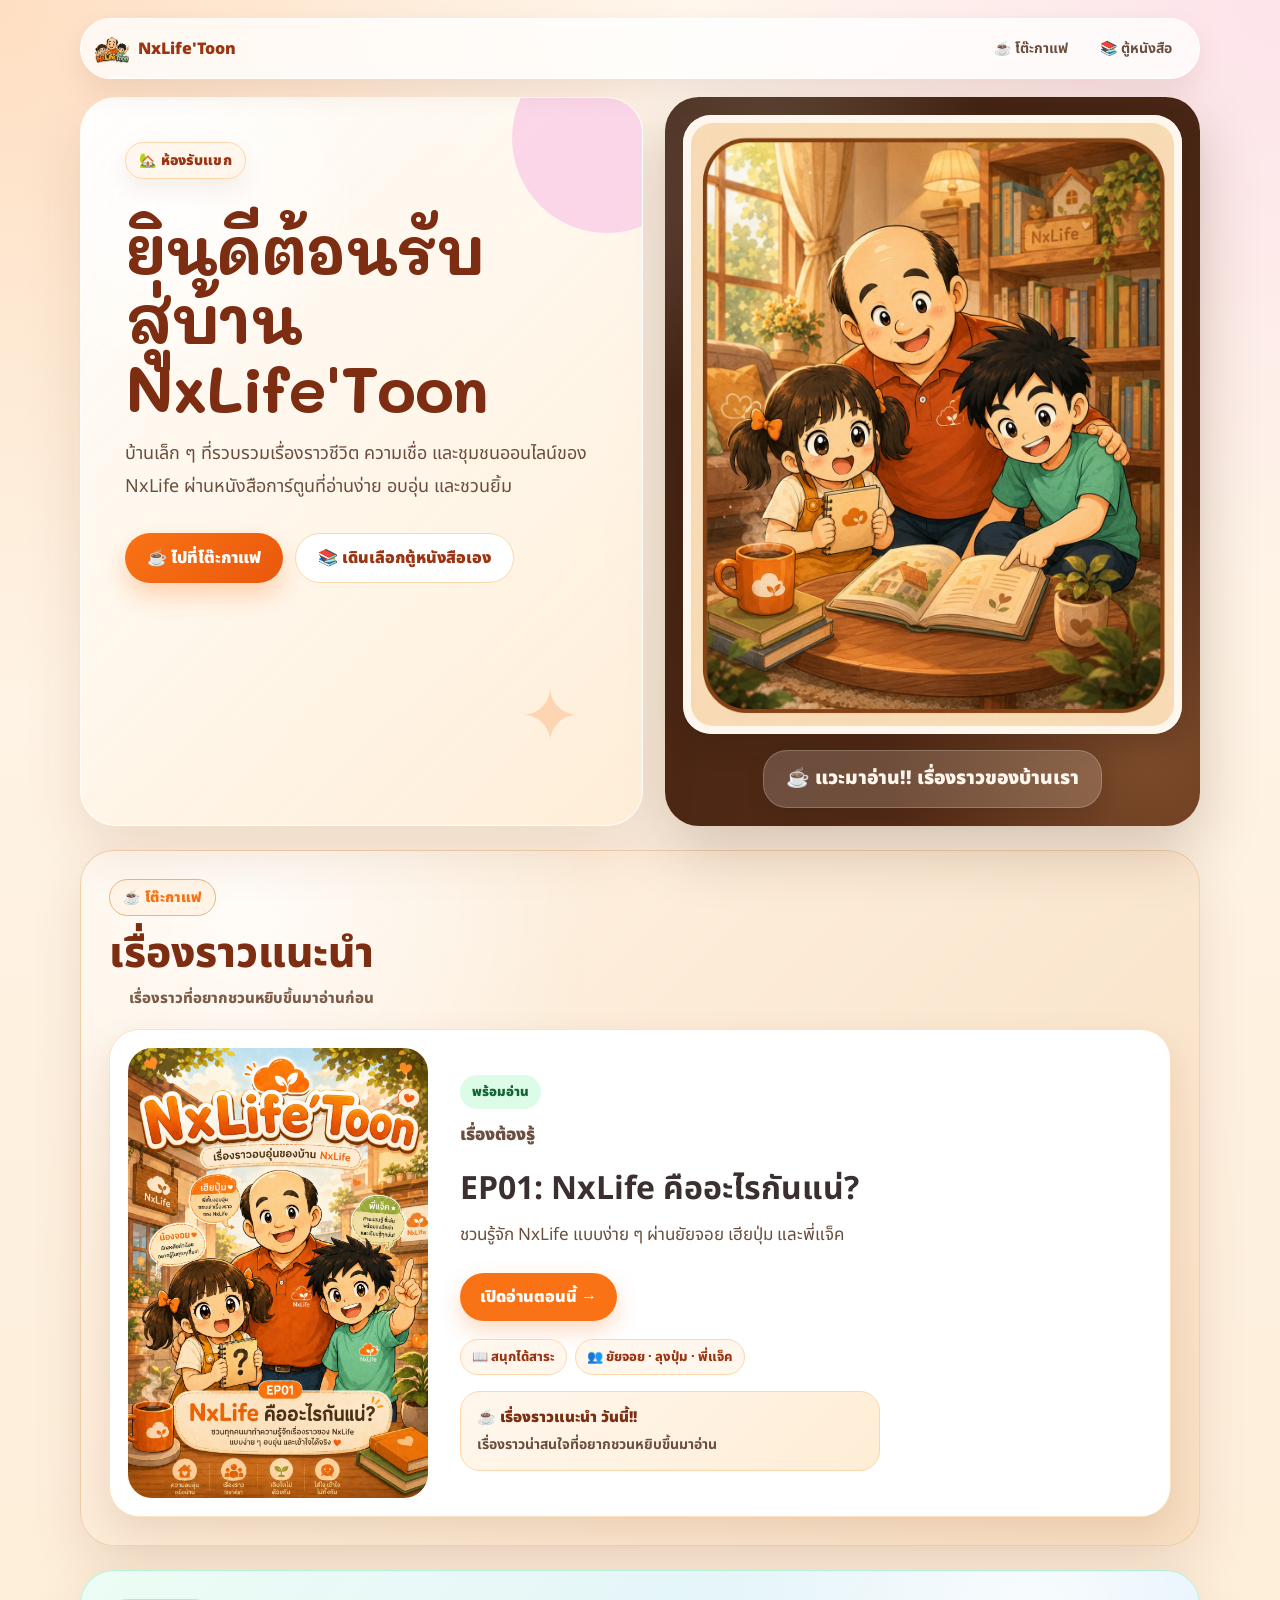
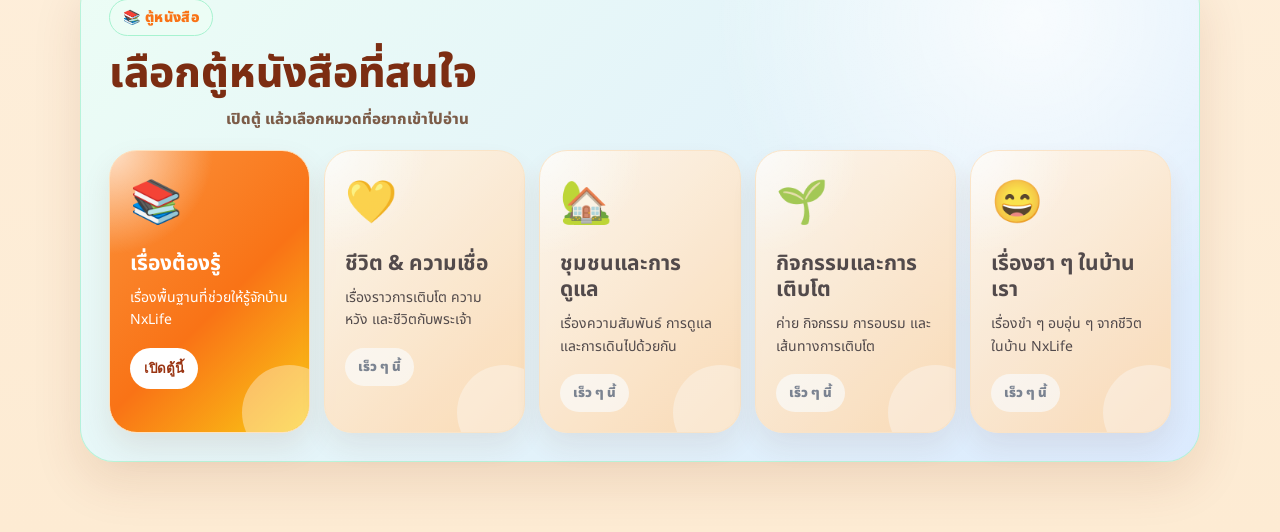
==== commit b0371593: "ปรับใหม่" ====
--- a/index.html
+++ b/index.html
@@ -44,8 +44,8 @@
         </p>
 
         <div class="hero-buttons">
-          <a href="#featured" class="primary-button">ดูเรื่องราวแนะนำ บนโต๊ะกาแฟ</a>
-          <a href="#rooms" class="ghost-button">เดินเลือกตู้หนังสือเอง</a>
+          <a href="#featured" class="primary-button">☕ ไปที่โต๊ะกาแฟ</a>
+          <a href="#rooms" class="ghost-button">📚 เดินเลือกตู้หนังสือเอง</a>
         </div>
       </div>
 
--- a/style.css
+++ b/style.css
@@ -545,109 +545,6 @@
   color: #5f4636;
 }
 
-/* RESPONSIVE */
-
-@media (max-width: 980px) {
-  .home-house {
-    grid-template-columns: 1fr;
-  }
-
-  .room-grid {
-    grid-template-columns: repeat(2, minmax(0, 1fr));
-  }
-
-  .shelf-grid {
-    grid-template-columns: repeat(2, minmax(0, 1fr));
-  }
-
-  .featured-book-card {
-    grid-template-columns: 240px 1fr;
-  }
-}
-
-@media (max-width: 700px) {
-  .app-shell {
-    width: min(100% - 18px, 1120px);
-    padding-top: 10px;
-  }
-
-  .top-nav {
-    top: 6px;
-    border-radius: 22px;
-  }
-
-  .nav-links a {
-    font-size: 13px;
-    padding: 8px 10px;
-  }
-
-  .house-copy {
-    padding: 30px 22px;
-    border-radius: 28px;
-  }
-
-  .house-copy h1 {
-    font-size: 40px;
-  }
-
-  .house-copy p {
-    font-size: 16px;
-  }
-
-  .house-visual {
-    min-height: auto;
-    border-radius: 28px;
-  }
-
-  .hero-buttons {
-    flex-direction: column;
-  }
-
-  .featured-section,
-  .rooms-section {
-    padding: 18px;
-    border-radius: 28px;
-  }
-
-  .section-title {
-    display: block;
-  }
-
-  .section-title h2 {
-    font-size: 28px;
-  }
-
-  .section-title span {
-    display: block;
-    margin-top: 8px;
-    text-align: left;
-  }
-
-  .featured-book-card {
-    grid-template-columns: 1fr;
-  }
-
-  .featured-cover {
-    min-height: auto;
-  }
-
-  .featured-cover img {
-    min-height: auto;
-  }
-
-  .featured-info h3 {
-    font-size: 26px;
-  }
-
-  .room-grid {
-    grid-template-columns: 1fr;
-  }
-
-  .shelf-grid {
-  grid-template-columns: 1fr;
-  }
-}
-
 /* SHELVES VIEW */
 
 .hidden {
@@ -1049,55 +946,710 @@
   color: #6b7280;
 }
 
-/* FIX SECTION TITLE ALIGNMENT */
-
+/* ================================
+   RESPONSIVE CORE V2
+   Mobile-first cleanup
+   ใช้คุม Layout หลักให้รองรับมือถือแนวตั้งก่อน
+================================ */
+
+html,
+body {
+  max-width: 100%;
+  overflow-x: hidden;
+}
+
+/* Section alignment */
 .section-title {
-  display: flex;
-  justify-content: space-between;
-  align-items: flex-start;
+  display: block;
+  margin-bottom: 18px;
+  text-align: left;
+}
+
+.section-title > div,
+.section-title h2,
+.section-desc {
+  text-align: left;
+}
+
+.section-title h2 {
+  margin: 8px 0 8px;
+  font-size: clamp(28px, 7vw, 42px);
+  line-height: 1.18;
+}
+
+.section-desc {
+  max-width: 640px;
+  margin: 0;
+}
+
+.breadcrumb {
+  max-width: 100%;
+  white-space: normal;
+}
+
+/* Mobile-first default */
+.home-house {
+  grid-template-columns: 1fr;
   gap: 18px;
-  text-align: left;
-}
-
-.section-title > div {
-  text-align: left;
-}
-
-.section-title h2 {
-  text-align: left;
-  margin-left: 0;
-}
-
-.section-desc {
-  display: block;
-  text-align: left;
-  margin-left: 0;
-  max-width: 620px;
-}
-
-.breadcrumb {
-  text-align: left;
-}
-
-.shelves-section .section-title,
-.rooms-section .section-title,
-.featured-section .section-title {
-  align-items: flex-start;
-}
-
-.shelves-section .section-desc,
-.rooms-section .section-desc,
-.featured-section .section-desc {
-  text-align: left;
-}
-
+}
+
+.featured-book-card,
+.story-card {
+  grid-template-columns: 1fr;
+}
+
+.room-grid,
+.shelf-grid,
+.story-grid {
+  grid-template-columns: 1fr;
+}
+
+.shelf-card {
+  min-height: auto;
+}
+
+/* Mobile portrait */
 @media (max-width: 700px) {
+  .app-shell {
+    width: min(100% - 18px, 1120px);
+    padding-top: 10px;
+  }
+
+  .top-nav {
+    top: 6px;
+    padding: 8px 10px;
+    border-radius: 22px;
+    align-items: center;
+  }
+
+  .brand {
+    flex: 0 0 auto;
+  }
+
+  .brand img {
+    width: 30px;
+    height: 30px;
+  }
+
+  .nav-links {
+    flex: 1 1 auto;
+    flex-wrap: nowrap;
+    justify-content: flex-end;
+    overflow-x: auto;
+    scrollbar-width: none;
+  }
+
+  .nav-links::-webkit-scrollbar {
+    display: none;
+  }
+
+  .nav-links a {
+    flex: 0 0 auto;
+    font-size: 12px;
+    padding: 7px 9px;
+    line-height: 1.15;
+  }
+
+  .home-house {
+    margin-bottom: 18px;
+  }
+
+  .house-copy {
+    padding: 24px 18px;
+    border-radius: 28px;
+  }
+
+  .house-copy::after {
+    display: none;
+  }
+
+  .house-copy h1 {
+    font-size: clamp(34px, 10vw, 42px);
+    line-height: 1.12;
+    margin: 18px 0 12px;
+    letter-spacing: -0.7px;
+  }
+
+  .house-copy p {
+    font-size: 15px;
+    line-height: 1.65;
+  }
+
+  .hero-buttons {
+    gap: 10px;
+    margin-top: 22px;
+  }
+
+  .primary-button,
+  .ghost-button,
+  .read-button {
+    width: 100%;
+    min-height: 44px;
+    padding: 11px 16px;
+    font-size: 15px;
+  }
+
+  .house-visual {
+    min-height: auto;
+    padding: 12px;
+    border-radius: 28px;
+  }
+
+  .house-window {
+    padding: 6px;
+    border-radius: 22px;
+  }
+
+  .house-window img {
+    max-height: 230px;
+    object-fit: cover;
+    object-position: center;
+    border-radius: 18px;
+  }
+
+  .house-note {
+    max-width: 100%;
+    padding: 10px 14px;
+    font-size: 15px;
+    line-height: 1.45;
+  }
+
+  .featured-section,
+  .rooms-section,
+  .shelves-section,
+  .stories-section {
+    margin-top: 18px;
+    padding: 18px;
+    border-radius: 28px;
+  }
+
   .section-title {
-    flex-direction: column;
+    display: block;
+    margin-bottom: 16px;
+  }
+
+  .section-title span {
+    display: block;
+    max-width: 100%;
+    margin-top: 8px;
+    text-align: left;
+  }
+
+  .zone-label,
+  .breadcrumb {
+    font-size: 13px;
+    line-height: 1.45;
+    padding: 6px 10px;
+  }
+
+  .featured-book-card {
+    gap: 16px;
+    padding: 16px;
+    border-radius: 26px;
+  }
+
+  .featured-cover,
+  .story-cover {
+    width: 100%;
+    max-width: 260px;
+    margin: 0 auto;
+  }
+
+  .featured-cover {
+    min-height: auto;
+  }
+
+  .featured-cover img {
+    min-height: auto;
+    border-radius: 22px;
+  }
+
+  .featured-info {
+    padding: 4px 0;
+  }
+
+  .featured-info h3 {
+    font-size: 23px;
+    line-height: 1.25;
+  }
+
+  .featured-info p {
+    font-size: 14px;
+    line-height: 1.65;
+  }
+
+  .story-meta {
+    gap: 7px;
+    margin-top: 14px;
+  }
+
+  .story-meta span {
+    font-size: 12px;
+    padding: 6px 9px;
+  }
+
+  .coffee-note {
+    max-width: 100%;
+    padding: 12px 14px;
+    border-radius: 18px;
+  }
+
+  .room-card {
+    min-height: auto;
+    padding: 18px;
+    border-radius: 26px;
+  }
+
+  .room-emoji {
+    font-size: 40px;
+    margin-bottom: 12px;
+  }
+
+  .room-info h3 {
+    font-size: 22px;
+    line-height: 1.25;
+    margin-bottom: 8px;
+  }
+
+  .room-info p {
+    font-size: 14px;
+    line-height: 1.55;
+  }
+
+  .shelf-card {
+    display: grid;
+    grid-template-columns: 54px 1fr;
+    gap: 14px;
+    align-items: center;
+    padding: 16px;
+    border-radius: 24px;
+  }
+
+  .shelf-emoji {
+    font-size: 36px;
+    margin: 0;
+  }
+
+  .shelf-info h3 {
+    font-size: 21px;
+    line-height: 1.25;
+    margin: 0 0 6px;
+  }
+
+  .shelf-info p {
+    font-size: 14px;
+    line-height: 1.5;
+    margin: 0 0 10px;
+  }
+
+  .shelf-button,
+  .shelf-disabled {
+    font-size: 13px;
+    padding: 8px 12px;
+  }
+
+  .story-card {
+    gap: 16px;
+    padding: 16px;
+    border-radius: 24px;
+  }
+
+  .story-info h3 {
+    font-size: 23px;
+    line-height: 1.28;
+  }
+
+  .story-info p {
+    font-size: 14px;
+    line-height: 1.6;
+  }
+}
+
+/* Tablet and desktop */
+@media (min-width: 701px) {
+  .section-title {
+    display: flex;
+    justify-content: space-between;
     align-items: flex-start;
+    gap: 18px;
+  }
+
+  .home-house {
+    grid-template-columns: minmax(0, 1fr) minmax(320px, 0.95fr);
+    gap: 22px;
+  }
+
+  .featured-book-card {
+    grid-template-columns: 280px 1fr;
+  }
+
+  .story-card {
+    grid-template-columns: 220px 1fr;
+  }
+
+  .room-grid,
+  .shelf-grid {
+    grid-template-columns: repeat(auto-fit, minmax(220px, 1fr));
+  }
+}
+
+/* Wide desktop */
+@media (min-width: 1100px) {
+  .room-grid,
+  .shelf-grid {
+    grid-template-columns: repeat(5, minmax(0, 1fr));
+  }
+
+  .featured-book-card {
+    grid-template-columns: 300px 1fr;
+  }
+}
+
+/* ================================
+   MOBILE FLAT APP MODE V3
+   เอากรอบออก ทำให้หน้าโปร่งเหมือน App
+================================ */
+
+@media (max-width: 700px) {
+
+  html,
+  body {
+    width: 100%;
+    max-width: 100%;
+    overflow-x: hidden;
+  }
+
+  body {
+    background:
+      radial-gradient(circle at 85% 8%, rgba(251, 207, 232, 0.45), transparent 28%),
+      linear-gradient(180deg, #fff7ed 0%, #fdebd3 100%);
+  }
+
+  .app-shell {
+    width: 100%;
+    padding: 84px 0 54px;
+  }
+
+  /* ---------- Top Nav แบบเบา ---------- */
+
+  .top-nav {
+    position: fixed;
+    top: calc(env(safe-area-inset-top) + 8px);
+    left: 12px;
+    right: 12px;
+    z-index: 999;
+    width: auto;
+    margin: 0;
+    padding: 8px 10px;
+    border-radius: 999px;
+
+    display: grid;
+    grid-template-columns: auto 1fr;
+    align-items: center;
+    gap: 10px;
+
+    background: rgba(255, 255, 255, 0.88);
+    backdrop-filter: blur(16px);
+    border: 1px solid rgba(255, 255, 255, 0.9);
+    box-shadow: 0 8px 22px rgba(120, 53, 15, 0.10);
+  }
+
+  .brand {
+    min-width: 0;
+    gap: 7px;
+    font-size: 0;
+  }
+
+  .brand img {
+    width: 42px;
+    height: 42px;
+  }
+
+  .brand::after {
+    content: "NxLife'Toon";
+    font-size: 18px;
+    font-weight: 900;
+    color: #9a3412;
+    white-space: nowrap;
+  }
+
+  .nav-links {
+    display: flex;
+    justify-content: flex-end;
+    gap: 6px;
+    flex-wrap: nowrap;
+  }
+
+  .nav-links a {
+    min-height: 36px;
+    padding: 8px 11px;
+    border-radius: 999px;
+    background: #fff7ed;
+    border: 1px solid #fed7aa;
+    color: #7c2d12;
+    font-size: 13px;
+    font-weight: 900;
+    line-height: 1;
+    text-decoration: none;
+    white-space: nowrap;
+  }
+
+
+  /* ---------- ทุก section เอากรอบนอกออก ---------- */
+
+  .home-house,
+  .featured-section,
+  .rooms-section,
+  .shelves-section,
+  .stories-section {
+    width: 100%;
+    margin: 0;
+    padding: 26px 22px;
+    border-radius: 0;
+    border: 0;
+    box-shadow: none;
+    background: transparent;
+  }
+
+
+  /* ---------- ห้องรับแขกแบบแปะบนพื้น ---------- */
+
+  .home-house {
+    display: block;
+    min-height: auto;
+    padding-top: 18px;
+  }
+
+  .house-copy {
+    padding: 0;
+    border-radius: 0;
+    background: transparent;
+    border: 0;
+    box-shadow: none;
+    overflow: visible;
+  }
+
+  .house-copy::before,
+  .house-copy::after {
+    display: none;
+  }
+
+  .eyebrow {
+    padding: 7px 12px;
+    border-radius: 999px;
+    background: rgba(255, 255, 255, 0.78);
+    border: 1px solid #fed7aa;
+    box-shadow: none;
+    font-size: 13px;
+  }
+
+  .house-copy h1,
+  .home-house h1 {
+    margin: 22px 0 14px;
+    font-size: clamp(34px, 10vw, 48px);
+    line-height: 1.1;
+    letter-spacing: -0.8px;
+    color: #7c2d12;
+  }
+
+  .house-copy p,
+  .home-house p {
+    max-width: 100%;
+    margin: 0;
+    color: #6b4e3d;
+    font-size: 16px;
+    line-height: 1.75;
+  }
+
+  .hero-buttons {
+    margin-top: 24px;
+    display: grid;
+    grid-template-columns: 1fr;
+    gap: 10px;
+  }
+
+  .primary-button,
+  .ghost-button {
+    width: 100%;
+    min-height: 50px;
+    padding: 12px 18px;
+    border-radius: 999px;
+    font-size: 16px;
+  }
+
+  .primary-button {
+    box-shadow: 0 10px 22px rgba(249, 115, 22, 0.20);
+  }
+
+  .ghost-button {
+    background: rgba(255, 255, 255, 0.78);
+  }
+
+
+  /* ---------- รูป Hero ให้เป็นภาพ ไม่ใช่กล่องหนัก ---------- */
+
+  .house-visual {
+    margin-top: 28px;
+    padding: 0;
+    min-height: auto;
+    border-radius: 0;
+    background: transparent;
+    box-shadow: none;
+  }
+
+  .house-window {
+    padding: 0;
+    border-radius: 28px;
+    background: transparent;
+    box-shadow: 0 12px 26px rgba(120, 53, 15, 0.12);
+  }
+
+  .house-window img {
+    width: 100%;
+    max-height: 280px;
+    object-fit: cover;
+    object-position: center;
+    border-radius: 28px;
+  }
+
+  .house-note {
+    display: none;
+  }
+
+
+  /* ---------- Section Title ให้โปร่งขึ้น ---------- */
+
+  .section-title {
+    margin-bottom: 16px;
+  }
+
+  .zone-label,
+  .breadcrumb {
+    background: rgba(255, 255, 255, 0.72);
+    box-shadow: none;
+    font-size: 13px;
+  }
+
+  .section-title h2 {
+    font-size: clamp(27px, 8vw, 36px);
+    line-height: 1.18;
   }
 
   .section-desc {
+    font-size: 15px;
+    line-height: 1.65;
+  }
+
+
+  /* ---------- โต๊ะกาแฟ การ์ดเดียวพอ ---------- */
+
+  .featured-book-card {
+    padding: 14px;
+    border-radius: 28px;
+    background: rgba(255, 255, 255, 0.82);
+    border: 1px solid rgba(254, 215, 170, 0.75);
+    box-shadow: 0 12px 28px rgba(120, 53, 15, 0.10);
+  }
+
+  .featured-cover {
     max-width: 100%;
+    border-radius: 24px;
+  }
+
+  .featured-cover img {
+    border-radius: 24px;
+  }
+
+  .featured-info {
+    padding: 8px 2px 4px;
+  }
+
+  .book-status {
+    padding: 6px 12px;
+    font-size: 13px;
+  }
+
+  .book-room {
+    font-size: 13px;
+    margin-bottom: 4px;
+  }
+
+  .featured-info h3 {
+    font-size: clamp(25px, 7.2vw, 34px);
+    line-height: 1.22;
+    margin: 8px 0 8px;
+  }
+
+  .featured-info p {
+    font-size: 15px;
+    line-height: 1.65;
+    margin-bottom: 12px;
+  }
+
+  .story-meta {
+    gap: 6px;
+    margin-top: 10px;
+  }
+
+  .story-meta span {
+    padding: 6px 10px;
+    font-size: 12px;
+    line-height: 1.2;
+    background: #fffaf3;
+  }
+
+  .read-now {
+    min-height: 46px;
+    padding: 11px 18px;
+    font-size: 16px;
+    border-radius: 999px;
+  }
+
+
+  /* ---------- ตู้/ชั้น/เรื่องราว ---------- */
+
+  .room-grid,
+  .shelf-grid,
+  .story-grid {
+    gap: 12px;
+  }
+
+  .room-card,
+  .shelf-card,
+  .story-card,
+  .empty-story {
+    border-radius: 24px;
+    box-shadow: 0 10px 24px rgba(120, 53, 15, 0.08);
+  }
+
+  .shelf-card {
+    grid-template-columns: 50px 1fr;
+    padding: 14px;
+  }
+
+  .shelf-emoji {
+    font-size: 34px;
+  }
+
+  .shelf-info h3 {
+    font-size: 20px;
+  }
+
+  .shelf-info p {
+    font-size: 14px;
+    line-height: 1.5;
+  }
+
+  .story-card {
+    padding: 14px;
+  }
+
+  .story-info h3 {
+    font-size: clamp(24px, 7vw, 32px);
+  }
+
+  .story-info p {
+    font-size: 15px;
+    line-height: 1.65;
   }
 }
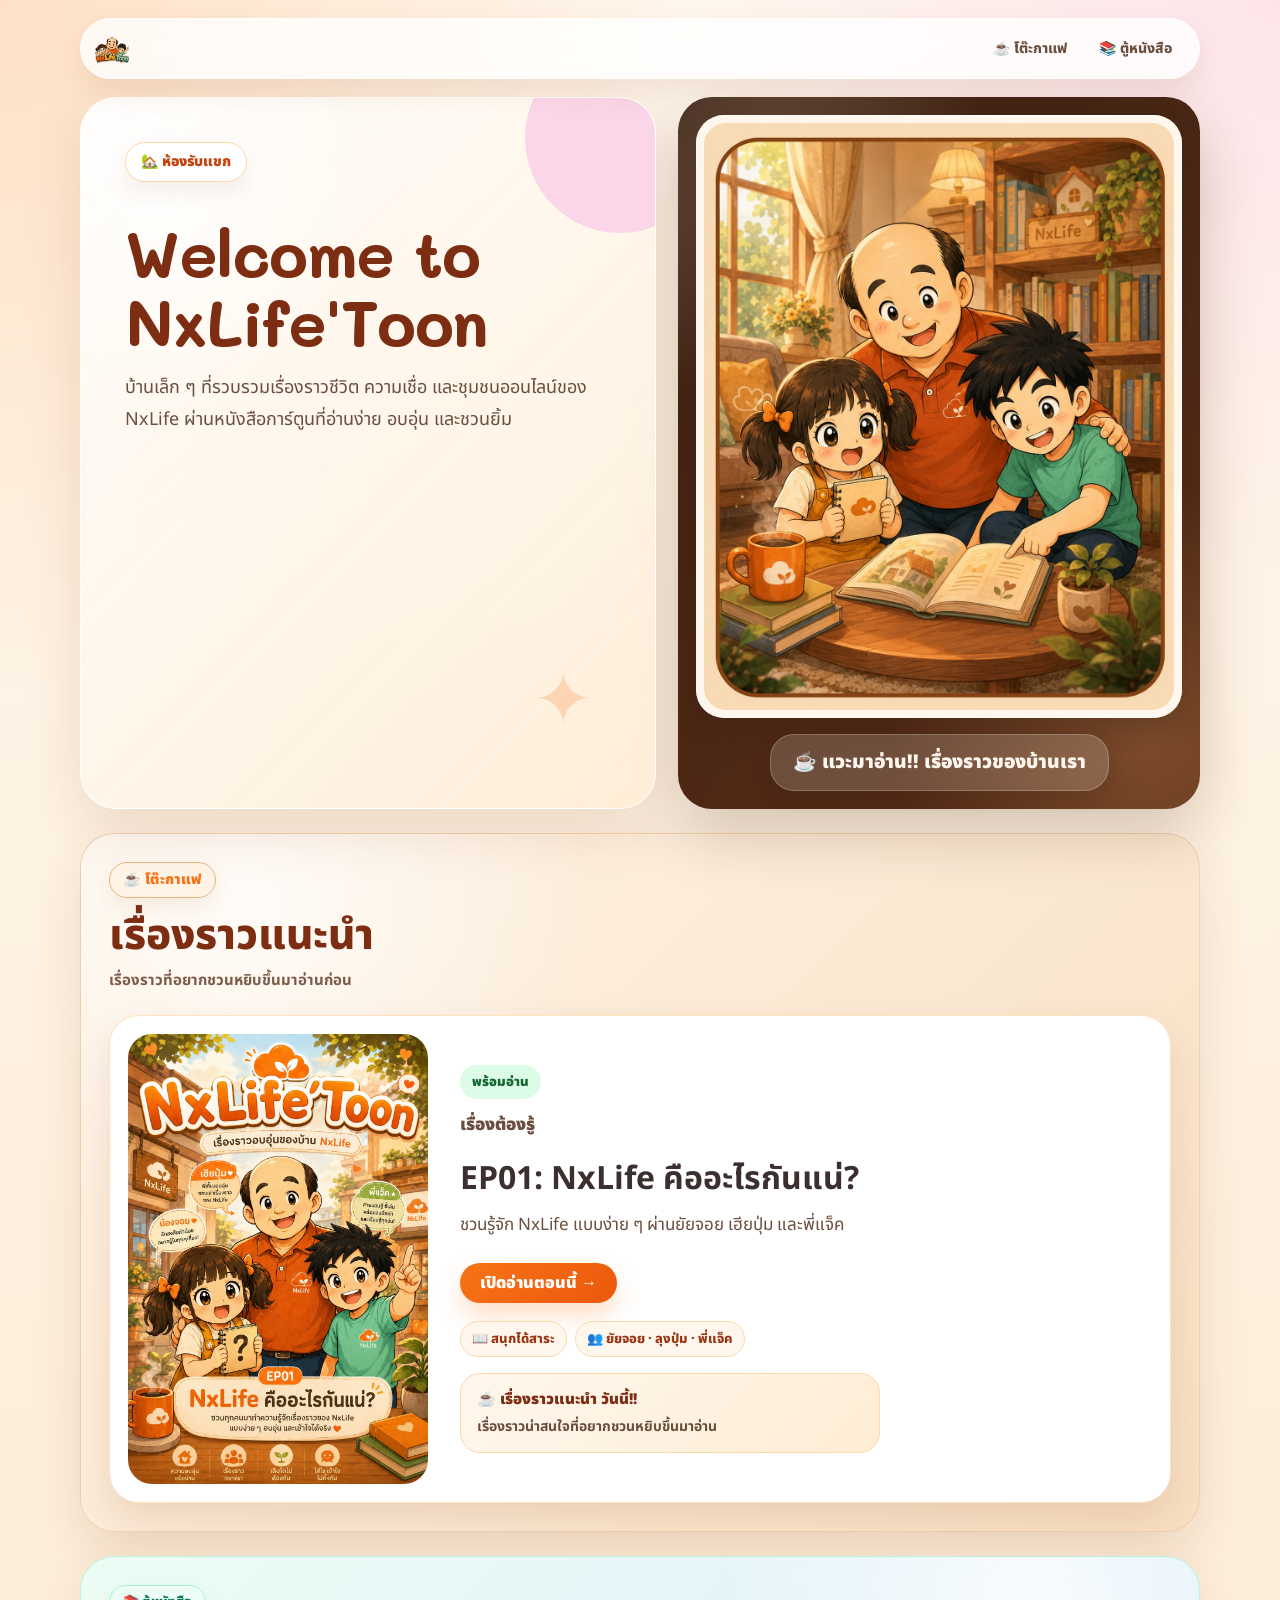
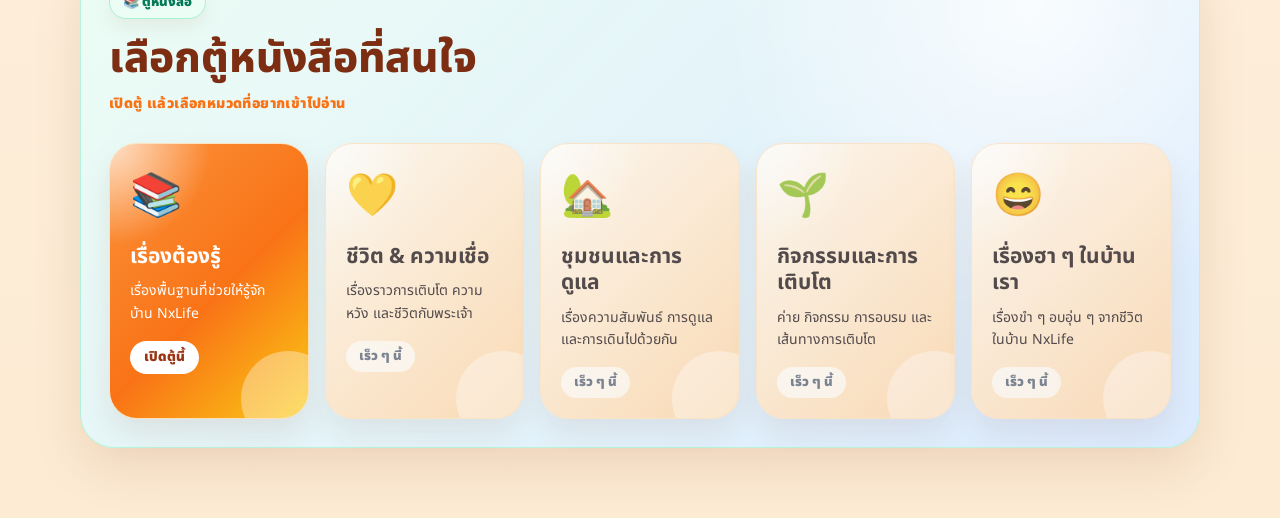
==== commit ccc5e6b4: "Cleaning" ====
--- a/index.html
+++ b/index.html
@@ -20,7 +20,6 @@
     <header class="top-nav">
       <a href="index.html" class="brand">
         <img src="assets/logo/favicon.png" alt="NxLife Logo">
-        <span>NxLife'Toon</span>
       </a>
 
       <nav class="nav-links">
@@ -34,8 +33,8 @@
         <div class="eyebrow zone-label living-room-label">🏡 ห้องรับแขก</div>
 
         <h1>
-          ยินดีต้อนรับ<br>
-          สู่บ้าน NxLife'Toon
+          Welcome to<br>
+          NxLife'Toon
         </h1>
 
         <p>
@@ -43,10 +42,7 @@
           ผ่านหนังสือการ์ตูนที่อ่านง่าย อบอุ่น และชวนยิ้ม
         </p>
 
-        <div class="hero-buttons">
-          <a href="#featured" class="primary-button">☕ ไปที่โต๊ะกาแฟ</a>
-          <a href="#rooms" class="ghost-button">📚 เดินเลือกตู้หนังสือเอง</a>
-        </div>
+
       </div>
 
       <div class="house-visual">
@@ -75,14 +71,18 @@
 </section>
 
 <section class="rooms-section bookshelf-zone" id="rooms">
-  <div class="section-title">
+ <div class="section-title">
     <div>
-      <p class="zone-label bookshelf-label">📚 ตู้หนังสือ</p>
+      <div class="zone-label bookshelf-label">📚 ตู้หนังสือ</div>
       <h2>เลือกตู้หนังสือที่สนใจ</h2>
-      <span class="section-desc">
-        เปิดตู้ แล้วเลือกหมวดที่อยากเข้าไปอ่าน
-      </span>
+      <p class="section-desc">เปิดตู้ แล้วเลือกหมวดที่อยากเข้าไปอ่าน</p>
+      <p class="swipe-hint">← ปัดซ้ายขวาเพื่อเลือกตู้หนังสือ →</p>
     </div>
+  </div>
+
+  <div class="room-grid" id="roomGrid">
+    <!-- การ์ดตู้หนังสือของคุณอยู่ตรงนี้ -->
+  </div>
   </div>
 
   <div id="roomGrid" class="room-grid"></div>
@@ -94,23 +94,22 @@
         🏡 ห้องรับแขก › 📚 ตู้หนังสือ
       </p>
 
-      <p class="zone-label shelf-label">📙 ชั้นวาง:</p>
+<!-- <p class="zone-label shelf-label">📙 ชั้นวาง:</p> -->
       <h2 id="selectedRoomTitle">ชื่อหมวด</h2>
-
-      <span class="section-desc">
-        เลือกชั้นวางที่อยากเปิดดูต่อ
-      </span>
     </div>
-
-    <button class="back-home-button" onclick="backToRooms()">
-      ← กลับไปที่ตู้หนังสือ
-    </button>
   </div>
 
   <div id="shelfGrid" class="shelf-grid"></div>
 </section>
 
 <section class="stories-section stories-zone hidden" id="storiesView">
+
+  <div class="story-topbar">
+    <button type="button" onclick="backToShelves()">← ชั้นวาง</button>
+    <button type="button" onclick="goToBookshelf()">📚 ตู้หนังสือ</button>
+    <button type="button" onclick="goHome()">🏡 หน้าแรก</button>
+  </div>
+
   <div class="section-title">
     <div>
       <p class="breadcrumb" id="storyBreadcrumb">
@@ -118,16 +117,15 @@
       </p>
 
       <p class="zone-label story-label">📖 เรื่องราว</p>
+
       <h2 id="selectedShelfTitle">ชื่อชั้นวาง</h2>
 
       <span class="section-desc">
         เลือกเรื่องราวที่อยากอ่าน แล้วเริ่มเปิดตอนนั้นได้เลย
       </span>
+
+      <p class="story-swipe-hint">ปัดเพื่อดูเรื่องราวเพิ่มเติม →</p>
     </div>
-
-    <button class="back-home-button" onclick="backToShelves()">
-      ← กลับไปที่ชั้นวาง
-    </button>
   </div>
 
   <div id="storyGrid" class="story-grid"></div>
--- a/style.css
+++ b/style.css
@@ -1,23 +1,46 @@
+/* =========================================================
+   NxLife'Toon - Clean Responsive CSS
+   Mobile-first + desktop friendly
+   Last cleanup: remove duplicate responsive overrides
+========================================================= */
+
+/* ---------- Base ---------- */
+
 * {
   box-sizing: border-box;
 }
 
 html {
   scroll-behavior: smooth;
+}
+
+html,
+body {
+  max-width: 100%;
+  overflow-x: hidden;
 }
 
 body {
   margin: 0;
   font-family: "Noto Sans Thai", sans-serif;
+  color: #3b2f2f;
   background:
-    radial-gradient(circle at top left, rgba(251, 146, 60, 0.24), transparent 28%),
-    radial-gradient(circle at top right, rgba(251, 207, 232, 0.5), transparent 24%),
+    radial-gradient(circle at top left, rgba(251, 146, 60, 0.22), transparent 28%),
+    radial-gradient(circle at top right, rgba(251, 207, 232, 0.46), transparent 24%),
     linear-gradient(180deg, #fff7ed 0%, #fdebd3 100%);
-  color: #3b2f2f;
 }
 
 a {
   color: inherit;
+}
+
+button {
+  font-family: inherit;
+}
+
+.hidden,
+.screen-hidden {
+  display: none !important;
 }
 
 .app-shell {
@@ -26,7 +49,7 @@
   padding: 18px 0 70px;
 }
 
-/* TOP NAV */
+/* ---------- Top Nav ---------- */
 
 .top-nav {
   position: sticky;
@@ -39,10 +62,10 @@
   padding: 10px 14px;
   margin-bottom: 18px;
   border-radius: 999px;
-  background: rgba(255, 255, 255, 0.76);
+  background: rgba(255, 255, 255, 0.78);
   backdrop-filter: blur(14px);
   box-shadow: 0 12px 28px rgba(120, 53, 15, 0.1);
-  border: 1px solid rgba(255, 255, 255, 0.8);
+  border: 1px solid rgba(255, 255, 255, 0.82);
 }
 
 .brand {
@@ -71,28 +94,226 @@
   text-decoration: none;
   color: #6b4e3d;
   font-size: 14px;
-  font-weight: 700;
+  font-weight: 800;
+  white-space: nowrap;
 }
 
 .nav-links a:hover {
   background: #ffedd5;
 }
 
-/* HOME HOUSE */
+/* ซ่อนเมนูหลักเฉพาะตอนอยู่หน้าเรื่องราว */
+body.story-mode .top-nav {
+  display: none !important;
+}
+
+body.story-mode .app-shell {
+  padding-top: 0 !important;
+}
+
+/* ---------- Shared Components ---------- */
+
+.home-house,
+.featured-section,
+.rooms-section,
+.shelves-section,
+.stories-section {
+  margin-top: 24px;
+  padding: 28px;
+  border-radius: 34px;
+  background: rgba(255, 255, 255, 0.80);
+  box-shadow: 0 20px 50px rgba(120, 53, 15, 0.12);
+  border: 1px solid rgba(255, 255, 255, 0.84);
+}
+
+.section-title {
+  display: flex;
+  justify-content: space-between;
+  align-items: flex-start;
+  gap: 18px;
+  margin-bottom: 22px;
+  text-align: left;
+}
+
+.section-title > div,
+.section-title h2,
+.section-desc {
+  text-align: left;
+}
+
+.section-title p {
+  margin: 0 0 6px;
+  color: #f97316;
+  font-size: 14px;
+  font-weight: 900;
+  letter-spacing: 0.4px;
+}
+
+.section-title h2 {
+  margin: 8px 0 8px;
+  color: #7c2d12;
+  font-size: clamp(28px, 4vw, 42px);
+  line-height: 1.18;
+  font-family: "Noto Sans Thai", sans-serif;
+  font-weight: 800;
+}
+
+.section-title span,
+.section-desc {
+  display: block;
+  max-width: 640px;
+  margin: 0;
+  color: #7c5c48;
+  font-size: 15px;
+  font-weight: 700;
+  line-height: 1.6;
+}
+
+.zone-label,
+.breadcrumb {
+  display: inline-flex;
+  align-items: center;
+  width: fit-content;
+  max-width: 100%;
+  margin: 0 0 8px;
+  padding: 7px 13px;
+  border-radius: 999px;
+  background: rgba(255, 255, 255, 0.72);
+  color: #7c2d12;
+  font-size: 13px;
+  font-weight: 900;
+  line-height: 1.4;
+  white-space: normal;
+  border: 1px solid rgba(255, 255, 255, 0.95);
+  box-shadow: 0 8px 20px rgba(120, 53, 15, 0.08);
+}
+
+.living-room-label {
+  background: #fff7ed;
+  color: #9a3412;
+  border: 1px solid #fed7aa;
+}
+
+.coffee-label {
+  background: #fff4e6;
+  color: #7c2d12;
+  border: 1px solid #e7b77e;
+}
+
+.bookshelf-label {
+  background: #ecfdf5;
+  color: #047857;
+  border: 1px solid #a7f3d0;
+}
+
+.shelf-label {
+  background: #faf5ff;
+  color: #7e22ce;
+  border: 1px solid #e9d5ff;
+}
+
+.story-label {
+  background: #fff7ed;
+  color: #c2410c;
+  border: 1px solid #fed7aa;
+}
+
+.coffee-zone {
+  background:
+    radial-gradient(circle at 15% 10%, rgba(255, 255, 255, 0.75), transparent 30%),
+    linear-gradient(135deg, #fff4e6, #f8dfc2);
+  border: 1px solid rgba(235, 196, 154, 0.65);
+}
+
+.bookshelf-zone {
+  background:
+    radial-gradient(circle at 85% 10%, rgba(255, 255, 255, 0.78), transparent 30%),
+    linear-gradient(135deg, #ecfdf5, #dbeafe);
+  border: 1px solid rgba(167, 243, 208, 0.75);
+}
+
+.shelf-zone {
+  background:
+    radial-gradient(circle at 15% 10%, rgba(255, 255, 255, 0.78), transparent 30%),
+    linear-gradient(135deg, #faf5ff, #fef3c7);
+  border: 1px solid rgba(233, 213, 255, 0.8);
+}
+
+.stories-zone {
+  background:
+    radial-gradient(circle at 85% 8%, rgba(255, 255, 255, 0.78), transparent 30%),
+    linear-gradient(135deg, #ffffff, #fff7ed);
+  border: 1px solid rgba(254, 215, 170, 0.8);
+}
+
+.primary-button,
+.ghost-button,
+.read-button,
+.read-now,
+.back-home-button,
+.room-button,
+.shelf-button,
+.shelf-disabled,
+.room-disabled {
+  display: inline-flex;
+  align-items: center;
+  justify-content: center;
+  border-radius: 999px;
+  font-weight: 900;
+  text-decoration: none;
+  line-height: 1;
+}
+
+.primary-button,
+.ghost-button,
+.read-button {
+  min-height: 46px;
+  padding: 12px 22px;
+  font-size: 16px;
+}
+
+.primary-button,
+.read-button,
+.read-now {
+  background: linear-gradient(135deg, #f97316, #ea580c);
+  color: #ffffff;
+  box-shadow: 0 12px 24px rgba(249, 115, 22, 0.24);
+}
+
+.ghost-button,
+.back-home-button {
+  background: #ffffff;
+  color: #9a3412;
+  border: 1px solid #fed7aa;
+}
+
+.back-home-button {
+  min-height: 42px;
+  padding: 11px 16px;
+  cursor: pointer;
+}
+
+.read-now {
+  align-self: flex-start;
+  margin-top: 4px;
+  padding: 12px 20px;
+}
+
+/* ---------- Home / Hero ---------- */
 
 .home-house {
   display: grid;
   grid-template-columns: 1.05fr 0.95fr;
   gap: 22px;
   align-items: stretch;
+  margin-top: 0;
   margin-bottom: 24px;
-}
-.home-house h1 {
-  font-family: "Mali", cursive;
-  font-weight: 700;
-  letter-spacing: -0.025em;
-  line-height: 1.15;
-}
+  padding: 0;
+  background: transparent;
+  border: 0;
+  box-shadow: none;
+}
+
 .house-copy {
   position: relative;
   overflow: hidden;
@@ -139,16 +360,20 @@
   box-shadow: 0 10px 22px rgba(120, 53, 15, 0.08);
 }
 
+.home-house h1,
 .house-copy h1 {
   position: relative;
   z-index: 1;
   margin: 28px 0 16px;
+  color: #7c2d12;
+  font-family: "Mali", cursive;
   font-size: clamp(40px, 5.6vw, 64px);
+  font-weight: 700;
   line-height: 1.08;
   letter-spacing: -1.5px;
-  color: #7c2d12;
-}
-
+}
+
+.home-house p,
 .house-copy p {
   position: relative;
   z-index: 1;
@@ -166,33 +391,6 @@
   gap: 12px;
   flex-wrap: wrap;
   margin-top: 30px;
-}
-
-.primary-button,
-.ghost-button,
-.read-button {
-  display: inline-flex;
-  align-items: center;
-  justify-content: center;
-  min-height: 46px;
-  padding: 12px 22px;
-  border-radius: 999px;
-  font-size: 16px;
-  font-weight: 900;
-  text-decoration: none;
-}
-
-.primary-button,
-.read-button {
-  background: linear-gradient(135deg, #f97316, #ea580c);
-  color: #ffffff;
-  box-shadow: 0 12px 24px rgba(249, 115, 22, 0.28);
-}
-
-.ghost-button {
-  background: #ffffff;
-  color: #9a3412;
-  border: 1px solid #fed7aa;
 }
 
 .house-visual {
@@ -209,12 +407,6 @@
   flex-direction: column;
   justify-content: center;
   gap: 16px;
-  transition: transform 0.25s ease, box-shadow 0.25s ease;
-}
-
-.house-visual:hover {
-  transform: translateY(-4px);
-  box-shadow: 0 30px 72px rgba(75, 32, 8, 0.28);
 }
 
 .house-window {
@@ -232,12 +424,6 @@
   height: auto;
   display: block;
   border-radius: 22px;
-  transition: transform 0.35s ease, filter 0.35s ease;
-}
-
-.house-visual:hover .house-window img {
-  transform: scale(1.025);
-  filter: brightness(1.03);
 }
 
 .house-note {
@@ -253,48 +439,8 @@
   text-align: center;
   box-shadow: 0 8px 18px rgba(43, 26, 18, 0.15);
 }
-/* SECTION COMMON */
-
-.featured-section,
-.rooms-section {
-  margin-top: 24px;
-  padding: 28px;
-  border-radius: 34px;
-  background: rgba(255, 255, 255, 0.78);
-  box-shadow: 0 20px 50px rgba(120, 53, 15, 0.12);
-  border: 1px solid rgba(255, 255, 255, 0.82);
-}
-
-.section-title {
-  display: flex;
-  align-items: flex-end;
-  justify-content: space-between;
-  gap: 18px;
-  margin-bottom: 22px;
-}
-
-.section-title p {
-  margin: 0 0 6px;
-  color: #f97316;
-  font-size: 14px;
-  font-weight: 900;
-  letter-spacing: 0.4px;
-}
-
-.section-title h2 {
-  margin: 0;
-  font-size: 34px;
-  color: #7c2d12;
-}
-
-.section-title span {
-  color: #7c5c48;
-  font-weight: 800;
-  max-width: 360px;
-  text-align: right;
-}
-
-/* FEATURED BOOK */
+
+/* ---------- Featured / Coffee Table ---------- */
 
 .featured-books {
   display: grid;
@@ -303,21 +449,18 @@
 }
 
 .featured-book-card {
+  position: relative;
+  overflow: hidden;
   display: grid;
   grid-template-columns: 280px 1fr;
   gap: 24px;
   padding: 18px;
   border-radius: 30px;
   background: #ffffff;
+  color: inherit;
   text-decoration: none;
   border: 1px solid #fee2c0;
   box-shadow: 0 16px 36px rgba(120, 53, 15, 0.12);
-  transition: transform 0.2s ease, box-shadow 0.2s ease;
-}
-
-.featured-book-card:hover {
-  transform: translateY(-4px);
-  box-shadow: 0 24px 52px rgba(120, 53, 15, 0.18);
 }
 
 .featured-cover {
@@ -363,9 +506,9 @@
 
 .featured-info h3 {
   margin: 0 0 12px;
+  color: #3b2f2f;
   font-size: 32px;
   line-height: 1.25;
-  color: #3b2f2f;
 }
 
 .featured-info p {
@@ -373,372 +516,6 @@
   color: #6b4e3d;
   font-size: 17px;
   line-height: 1.75;
-}
-
-.read-now {
-  display: inline-flex;
-  align-self: flex-start;
-  margin-top: 4px;
-  padding: 12px 20px;
-  border-radius: 999px;
-  background: #f97316;
-  color: #ffffff;
-  font-weight: 900;
-  box-shadow: 0 10px 22px rgba(249, 115, 22, 0.25);
-}
-
-/* ROOMS */
-
-.room-grid {
-  display: grid;
-  grid-template-columns: repeat(5, minmax(0, 1fr));
-  gap: 14px;
-}
-
-.room-card {
-  position: relative;
-  min-height: 210px;
-  overflow: hidden;
-  border-radius: 28px;
-  padding: 20px;
-  background:
-    radial-gradient(circle at top left, rgba(255, 255, 255, 0.72), transparent 30%),
-    linear-gradient(135deg, #fff7ed, #fed7aa);
-  border: 1px solid #fee2c0;
-  box-shadow: 0 14px 30px rgba(120, 53, 15, 0.1);
-}
-
-.room-card::after {
-  content: "";
-  position: absolute;
-  width: 95px;
-  height: 95px;
-  right: -28px;
-  bottom: -28px;
-  border-radius: 50%;
-  background: rgba(255, 255, 255, 0.35);
-}
-
-.room-card.available {
-  background:
-    radial-gradient(circle at top left, rgba(255, 255, 255, 0.72), transparent 30%),
-    linear-gradient(135deg, #fb923c, #f97316 55%, #facc15);
-  color: #ffffff;
-}
-
-.room-card.coming-soon {
-  opacity: 0.86;
-}
-
-.room-emoji {
-  position: relative;
-  z-index: 1;
-  font-size: 42px;
-  margin-bottom: 16px;
-}
-
-.room-info {
-  position: relative;
-  z-index: 1;
-}
-
-.room-info h3 {
-  margin: 0 0 10px;
-  font-size: 21px;
-  line-height: 1.25;
-}
-
-.room-info p {
-  margin: 0 0 16px;
-  font-size: 14px;
-  line-height: 1.6;
-}
-
-.room-button {
-  border: none;
-  padding: 10px 14px;
-  border-radius: 999px;
-  background: #ffffff;
-  color: #9a3412;
-  font-weight: 900;
-  cursor: pointer;
-}
-
-.room-disabled {
-  display: inline-block;
-  padding: 9px 13px;
-  border-radius: 999px;
-  background: rgba(255, 255, 255, 0.65);
-  color: #6b7280;
-  font-size: 13px;
-  font-weight: 900;
-}
-
-/* READER PAGE - KEEP */
-
-.reader-page {
-  background: #fff7ed;
-  padding: 0;
-}
-
-.reader-header {
-  max-width: 800px;
-  margin: 0 auto;
-  padding: 18px 16px 22px;
-  text-align: center;
-  background: #fff7ed;
-}
-
-.back-link {
-  display: inline-block;
-  margin-bottom: 12px;
-  color: #c06428;
-  text-decoration: none;
-  font-weight: bold;
-}
-
-.episode-label {
-  display: inline-block;
-  padding: 5px 12px;
-  border-radius: 999px;
-  background: #fed7aa;
-  color: #9a3412;
-  font-size: 13px;
-  font-weight: bold;
-}
-
-.reader-header h1 {
-  margin: 12px 0 0;
-  font-size: 26px;
-  color: #3b2f2f;
-}
-
-.webtoon-reader {
-  max-width: 800px;
-  margin: 0 auto;
-  background: #ffffff;
-}
-
-.webtoon-reader img {
-  width: 100%;
-  height: auto;
-  display: block;
-  margin: 0;
-  padding: 0;
-}
-
-.episode-end {
-  max-width: 800px;
-  margin: 0 auto;
-  padding: 36px 20px 56px;
-  text-align: center;
-  background: #fff7ed;
-}
-
-.episode-end h2 {
-  margin: 0 0 10px;
-  color: #c06428;
-}
-
-.episode-end p {
-  margin: 0 0 24px;
-  color: #5f4636;
-}
-
-/* SHELVES VIEW */
-
-.hidden {
-  display: none;
-}
-
-.shelves-section {
-  margin-top: 24px;
-  padding: 28px;
-  border-radius: 34px;
-  background: rgba(255, 255, 255, 0.82);
-  box-shadow: 0 20px 50px rgba(120, 53, 15, 0.12);
-  border: 1px solid rgba(255, 255, 255, 0.85);
-}
-
-.back-home-button {
-  border: none;
-  padding: 11px 16px;
-  border-radius: 999px;
-  background: #fff7ed;
-  color: #9a3412;
-  font-weight: 900;
-  cursor: pointer;
-  border: 1px solid #fed7aa;
-}
-
-.shelf-grid {
-  display: grid;
-  grid-template-columns: repeat(5, minmax(0, 1fr));
-  gap: 14px;
-}
-
-.shelf-card {
-  position: relative;
-  min-height: 230px;
-  overflow: hidden;
-  border-radius: 28px;
-  padding: 20px;
-  background:
-    radial-gradient(circle at top left, rgba(255, 255, 255, 0.75), transparent 30%),
-    linear-gradient(135deg, #fff7ed, #fed7aa);
-  border: 1px solid #fee2c0;
-  box-shadow: 0 14px 30px rgba(120, 53, 15, 0.1);
-}
-
-.shelf-card::after {
-  content: "";
-  position: absolute;
-  width: 95px;
-  height: 95px;
-  right: -28px;
-  bottom: -28px;
-  border-radius: 50%;
-  background: rgba(255, 255, 255, 0.35);
-}
-
-.shelf-card.available {
-  background:
-    radial-gradient(circle at top left, rgba(255, 255, 255, 0.72), transparent 30%),
-    linear-gradient(135deg, #fb923c, #f97316 55%, #facc15);
-  color: #ffffff;
-}
-
-.shelf-card.coming-soon {
-  opacity: 0.86;
-}
-
-.shelf-emoji {
-  position: relative;
-  z-index: 1;
-  font-size: 44px;
-  margin-bottom: 16px;
-}
-
-.shelf-info {
-  position: relative;
-  z-index: 1;
-}
-
-.shelf-info h3 {
-  margin: 0 0 10px;
-  font-size: 21px;
-  line-height: 1.25;
-}
-
-.shelf-info p {
-  margin: 0 0 16px;
-  font-size: 14px;
-  line-height: 1.6;
-}
-
-.shelf-button {
-  border: none;
-  padding: 10px 14px;
-  border-radius: 999px;
-  background: #ffffff;
-  color: #9a3412;
-  font-weight: 900;
-  cursor: pointer;
-}
-
-.shelf-disabled {
-  display: inline-block;
-  padding: 9px 13px;
-  border-radius: 999px;
-  background: rgba(255, 255, 255, 0.65);
-  color: #6b7280;
-  font-size: 13px;
-  font-weight: 900;
-}
-
-/* SECTION IDENTITY */
-
-.zone-label {
-  display: inline-flex;
-  align-items: center;
-  gap: 7px;
-  width: fit-content;
-  margin: 0 0 8px;
-  padding: 7px 13px;
-  border-radius: 999px;
-  font-size: 14px;
-  font-weight: 900;
-  letter-spacing: 0.02em;
-}
-
-.section-desc {
-  display: block;
-  margin-top: 6px;
-  color: #7c2d12;
-  font-size: 15px;
-  font-weight: 700;
-  line-height: 1.6;
-}
-
-.living-room-label {
-  background: #fff7ed;
-  color: #9a3412;
-  border: 1px solid #fed7aa;
-}
-
-.coffee-label {
-  background: #fff4e6;
-  color: #7c2d12;
-  border: 1px solid #e7b77e;
-}
-
-.bookshelf-label {
-  background: #ecfdf5;
-  color: #047857;
-  border: 1px solid #a7f3d0;
-}
-
-.shelf-label {
-  background: #faf5ff;
-  color: #7e22ce;
-  border: 1px solid #e9d5ff;
-}
-
-.coffee-zone {
-  background:
-    radial-gradient(circle at 15% 10%, rgba(255, 255, 255, 0.75), transparent 30%),
-    linear-gradient(135deg, #fff4e6, #f8dfc2);
-  border: 1px solid rgba(235, 196, 154, 0.65);
-}
-
-.bookshelf-zone {
-  background:
-    radial-gradient(circle at 85% 10%, rgba(255, 255, 255, 0.78), transparent 30%),
-    linear-gradient(135deg, #ecfdf5, #dbeafe);
-  border: 1px solid rgba(167, 243, 208, 0.75);
-}
-
-.shelf-zone {
-  background:
-    radial-gradient(circle at 15% 10%, rgba(255, 255, 255, 0.78), transparent 30%),
-    linear-gradient(135deg, #faf5ff, #fef3c7);
-  border: 1px solid rgba(233, 213, 255, 0.8);
-}
-
-.breadcrumb {
-  display: inline-flex;
-  align-items: center;
-  width: fit-content;
-  margin: 0 0 10px;
-  padding: 7px 13px;
-  border-radius: 999px;
-  background: rgba(255, 255, 255, 0.72);
-  color: #7c2d12;
-  font-size: 13px;
-  font-weight: 800;
-  line-height: 1.4;
-  border: 1px solid rgba(255, 255, 255, 0.95);
-  box-shadow: 0 8px 20px rgba(120, 53, 15, 0.08);
 }
 
 .story-meta {
@@ -784,41 +561,109 @@
   font-weight: 700;
 }
 
-/* COFFEE TABLE DECORATION */
-
-.featured-book-card {
+/* ---------- Rooms / Bookshelves ---------- */
+
+.room-grid,
+.shelf-grid {
+  display: grid;
+  grid-template-columns: repeat(5, minmax(0, 1fr));
+  gap: 14px;
+}
+
+.room-card,
+.shelf-card {
   position: relative;
+  min-height: 220px;
   overflow: hidden;
-}
-
-.section-title h2 {
-  font-family: "Noto Sans Thai", sans-serif;
-  font-weight: 800;
-}
-
-/* STORIES VIEW */
-
-.stories-section {
-  margin-top: 24px;
-  padding: 28px;
-  border-radius: 34px;
-  background: rgba(255, 255, 255, 0.86);
-  box-shadow: 0 20px 50px rgba(120, 53, 15, 0.12);
-  border: 1px solid rgba(255, 255, 255, 0.88);
-}
-
-.stories-zone {
+  border-radius: 28px;
+  padding: 20px;
   background:
-    radial-gradient(circle at 85% 8%, rgba(255, 255, 255, 0.78), transparent 30%),
-    linear-gradient(135deg, #ffffff, #fff7ed);
-  border: 1px solid rgba(254, 215, 170, 0.8);
-}
-
-.story-label {
-  background: #fff7ed;
-  color: #c2410c;
-  border: 1px solid #fed7aa;
-}
+    radial-gradient(circle at top left, rgba(255, 255, 255, 0.72), transparent 30%),
+    linear-gradient(135deg, #fff7ed, #fed7aa);
+  border: 1px solid #fee2c0;
+  box-shadow: 0 14px 30px rgba(120, 53, 15, 0.1);
+}
+
+.room-card::after,
+.shelf-card::after {
+  content: "";
+  position: absolute;
+  width: 95px;
+  height: 95px;
+  right: -28px;
+  bottom: -28px;
+  border-radius: 50%;
+  background: rgba(255, 255, 255, 0.35);
+}
+
+.room-card.available,
+.shelf-card.available {
+  background:
+    radial-gradient(circle at top left, rgba(255, 255, 255, 0.72), transparent 30%),
+    linear-gradient(135deg, #fb923c, #f97316 55%, #facc15);
+  color: #ffffff;
+}
+
+.room-card.coming-soon,
+.shelf-card.coming-soon {
+  opacity: 0.86;
+}
+
+.room-emoji,
+.shelf-emoji {
+  position: relative;
+  z-index: 1;
+  font-size: 42px;
+  margin-bottom: 16px;
+}
+
+.shelf-emoji {
+  font-size: 44px;
+}
+
+.room-info,
+.shelf-info {
+  position: relative;
+  z-index: 1;
+}
+
+.room-info h3,
+.shelf-info h3 {
+  margin: 0 0 10px;
+  font-size: 21px;
+  line-height: 1.25;
+}
+
+.room-info p,
+.shelf-info p {
+  margin: 0 0 16px;
+  font-size: 14px;
+  line-height: 1.6;
+}
+
+.room-button,
+.shelf-button {
+  border: none;
+  padding: 10px 14px;
+  background: #ffffff;
+  color: #9a3412;
+  cursor: pointer;
+}
+
+.room-disabled,
+.shelf-disabled {
+  padding: 9px 13px;
+  background: rgba(255, 255, 255, 0.65);
+  color: #6b7280;
+  font-size: 13px;
+}
+
+.swipe-hint,
+.story-swipe-hint {
+  display: none;
+}
+
+/* ---------- Stories ---------- */
 
 .story-grid {
   display: grid;
@@ -840,12 +685,6 @@
   border: 1px solid rgba(254, 215, 170, 0.9);
   box-shadow: 0 16px 34px rgba(120, 53, 15, 0.1);
   overflow: hidden;
-  transition: transform 0.22s ease, box-shadow 0.22s ease;
-}
-
-.story-card:hover {
-  transform: translateY(-4px);
-  box-shadow: 0 22px 44px rgba(120, 53, 15, 0.16);
 }
 
 .story-card::after {
@@ -858,6 +697,11 @@
   pointer-events: none;
 }
 
+.story-card.coming-soon {
+  opacity: 0.74;
+  cursor: default;
+}
+
 .story-cover {
   overflow: hidden;
   border-radius: 22px;
@@ -884,9 +728,9 @@
 
 .story-info h3 {
   margin: 8px 0 10px;
+  color: #431407;
   font-size: 28px;
   line-height: 1.25;
-  color: #431407;
 }
 
 .story-info p {
@@ -894,6 +738,12 @@
   color: #7c2d12;
   line-height: 1.7;
   font-weight: 600;
+}
+
+.read-now.disabled {
+  background: #f3f4f6;
+  color: #6b7280;
+  box-shadow: none;
 }
 
 .empty-story {
@@ -921,404 +771,134 @@
   font-weight: 700;
 }
 
+/* ---------- Story Screen Topbar ---------- */
+
+.story-topbar {
+  display: none;
+}
+
 @media (max-width: 700px) {
-  .story-card {
+  .story-topbar {
+    position: sticky;
+    top: 0;
+    z-index: 50;
+    display: grid;
+    grid-template-columns: 1fr 1fr 1fr;
+    gap: 8px;
+    margin: -14px -16px 18px;
+    padding: 10px 12px;
+    background: rgba(255, 255, 255, 0.96);
+    border-bottom: 1px solid rgba(254, 215, 170, 0.85);
+    box-shadow: 0 2px 12px rgba(120, 53, 15, 0.08);
+    backdrop-filter: blur(12px);
+  }
+
+  .story-topbar button {
+    min-height: 38px;
+    padding: 8px 6px;
+    border: 1px solid #fed7aa;
+    border-radius: 10px;
+    background: #fff7ed;
+    color: #7c2d12;
+    font-family: inherit;
+    font-size: 13px;
+    font-weight: 900;
+    line-height: 1;
+    white-space: nowrap;
+  }
+}
+
+/* ---------- Reader Page ---------- */
+
+.reader-page {
+  background: #fff7ed;
+  padding: 0;
+}
+
+.reader-header {
+  max-width: 800px;
+  margin: 0 auto;
+  padding: 18px 16px 22px;
+  text-align: center;
+  background: #fff7ed;
+}
+
+.back-link {
+  display: inline-block;
+  margin-bottom: 12px;
+  color: #c06428;
+  text-decoration: none;
+  font-weight: bold;
+}
+
+.episode-label {
+  display: inline-block;
+  padding: 5px 12px;
+  border-radius: 999px;
+  background: #fed7aa;
+  color: #9a3412;
+  font-size: 13px;
+  font-weight: bold;
+}
+
+.reader-header h1 {
+  margin: 12px 0 0;
+  color: #3b2f2f;
+  font-size: 26px;
+}
+
+.webtoon-reader {
+  max-width: 800px;
+  margin: 0 auto;
+  background: #ffffff;
+}
+
+.webtoon-reader img {
+  width: 100%;
+  height: auto;
+  display: block;
+  margin: 0;
+  padding: 0;
+}
+
+.episode-end {
+  max-width: 800px;
+  margin: 0 auto;
+  padding: 36px 20px 56px;
+  text-align: center;
+  background: #fff7ed;
+}
+
+.episode-end h2 {
+  margin: 0 0 10px;
+  color: #c06428;
+}
+
+.episode-end p {
+  margin: 0 0 24px;
+  color: #5f4636;
+}
+
+/* ---------- Tablet ---------- */
+
+@media (max-width: 980px) {
+  .home-house {
     grid-template-columns: 1fr;
   }
 
-  .story-info h3 {
-    font-size: 23px;
-  }
-}
-
-.story-card.coming-soon {
-  opacity: 0.74;
-  cursor: default;
-}
-
-.story-card.coming-soon:hover {
-  transform: none;
-  box-shadow: 0 16px 34px rgba(120, 53, 15, 0.1);
-}
-
-.read-now.disabled {
-  background: #f3f4f6;
-  color: #6b7280;
-}
-
-/* ================================
-   RESPONSIVE CORE V2
-   Mobile-first cleanup
-   ใช้คุม Layout หลักให้รองรับมือถือแนวตั้งก่อน
-================================ */
-
-html,
-body {
-  max-width: 100%;
-  overflow-x: hidden;
-}
-
-/* Section alignment */
-.section-title {
-  display: block;
-  margin-bottom: 18px;
-  text-align: left;
-}
-
-.section-title > div,
-.section-title h2,
-.section-desc {
-  text-align: left;
-}
-
-.section-title h2 {
-  margin: 8px 0 8px;
-  font-size: clamp(28px, 7vw, 42px);
-  line-height: 1.18;
-}
-
-.section-desc {
-  max-width: 640px;
-  margin: 0;
-}
-
-.breadcrumb {
-  max-width: 100%;
-  white-space: normal;
-}
-
-/* Mobile-first default */
-.home-house {
-  grid-template-columns: 1fr;
-  gap: 18px;
-}
-
-.featured-book-card,
-.story-card {
-  grid-template-columns: 1fr;
-}
-
-.room-grid,
-.shelf-grid,
-.story-grid {
-  grid-template-columns: 1fr;
-}
-
-.shelf-card {
-  min-height: auto;
-}
-
-/* Mobile portrait */
-@media (max-width: 700px) {
-  .app-shell {
-    width: min(100% - 18px, 1120px);
-    padding-top: 10px;
-  }
-
-  .top-nav {
-    top: 6px;
-    padding: 8px 10px;
-    border-radius: 22px;
-    align-items: center;
-  }
-
-  .brand {
-    flex: 0 0 auto;
-  }
-
-  .brand img {
-    width: 30px;
-    height: 30px;
-  }
-
-  .nav-links {
-    flex: 1 1 auto;
-    flex-wrap: nowrap;
-    justify-content: flex-end;
-    overflow-x: auto;
-    scrollbar-width: none;
-  }
-
-  .nav-links::-webkit-scrollbar {
-    display: none;
-  }
-
-  .nav-links a {
-    flex: 0 0 auto;
-    font-size: 12px;
-    padding: 7px 9px;
-    line-height: 1.15;
-  }
-
-  .home-house {
-    margin-bottom: 18px;
-  }
-
-  .house-copy {
-    padding: 24px 18px;
-    border-radius: 28px;
-  }
-
-  .house-copy::after {
-    display: none;
-  }
-
-  .house-copy h1 {
-    font-size: clamp(34px, 10vw, 42px);
-    line-height: 1.12;
-    margin: 18px 0 12px;
-    letter-spacing: -0.7px;
-  }
-
-  .house-copy p {
-    font-size: 15px;
-    line-height: 1.65;
-  }
-
-  .hero-buttons {
-    gap: 10px;
-    margin-top: 22px;
-  }
-
-  .primary-button,
-  .ghost-button,
-  .read-button {
-    width: 100%;
-    min-height: 44px;
-    padding: 11px 16px;
-    font-size: 15px;
-  }
-
-  .house-visual {
-    min-height: auto;
-    padding: 12px;
-    border-radius: 28px;
-  }
-
-  .house-window {
-    padding: 6px;
-    border-radius: 22px;
-  }
-
-  .house-window img {
-    max-height: 230px;
-    object-fit: cover;
-    object-position: center;
-    border-radius: 18px;
-  }
-
-  .house-note {
-    max-width: 100%;
-    padding: 10px 14px;
-    font-size: 15px;
-    line-height: 1.45;
-  }
-
-  .featured-section,
-  .rooms-section,
-  .shelves-section,
-  .stories-section {
-    margin-top: 18px;
-    padding: 18px;
-    border-radius: 28px;
-  }
-
-  .section-title {
-    display: block;
-    margin-bottom: 16px;
-  }
-
-  .section-title span {
-    display: block;
-    max-width: 100%;
-    margin-top: 8px;
-    text-align: left;
-  }
-
-  .zone-label,
-  .breadcrumb {
-    font-size: 13px;
-    line-height: 1.45;
-    padding: 6px 10px;
-  }
-
   .featured-book-card {
-    gap: 16px;
-    padding: 16px;
-    border-radius: 26px;
-  }
-
-  .featured-cover,
-  .story-cover {
-    width: 100%;
-    max-width: 260px;
-    margin: 0 auto;
-  }
-
-  .featured-cover {
-    min-height: auto;
-  }
-
-  .featured-cover img {
-    min-height: auto;
-    border-radius: 22px;
-  }
-
-  .featured-info {
-    padding: 4px 0;
-  }
-
-  .featured-info h3 {
-    font-size: 23px;
-    line-height: 1.25;
-  }
-
-  .featured-info p {
-    font-size: 14px;
-    line-height: 1.65;
-  }
-
-  .story-meta {
-    gap: 7px;
-    margin-top: 14px;
-  }
-
-  .story-meta span {
-    font-size: 12px;
-    padding: 6px 9px;
-  }
-
-  .coffee-note {
-    max-width: 100%;
-    padding: 12px 14px;
-    border-radius: 18px;
-  }
-
-  .room-card {
-    min-height: auto;
-    padding: 18px;
-    border-radius: 26px;
-  }
-
-  .room-emoji {
-    font-size: 40px;
-    margin-bottom: 12px;
-  }
-
-  .room-info h3 {
-    font-size: 22px;
-    line-height: 1.25;
-    margin-bottom: 8px;
-  }
-
-  .room-info p {
-    font-size: 14px;
-    line-height: 1.55;
-  }
-
-  .shelf-card {
-    display: grid;
-    grid-template-columns: 54px 1fr;
-    gap: 14px;
-    align-items: center;
-    padding: 16px;
-    border-radius: 24px;
-  }
-
-  .shelf-emoji {
-    font-size: 36px;
-    margin: 0;
-  }
-
-  .shelf-info h3 {
-    font-size: 21px;
-    line-height: 1.25;
-    margin: 0 0 6px;
-  }
-
-  .shelf-info p {
-    font-size: 14px;
-    line-height: 1.5;
-    margin: 0 0 10px;
-  }
-
-  .shelf-button,
-  .shelf-disabled {
-    font-size: 13px;
-    padding: 8px 12px;
-  }
-
-  .story-card {
-    gap: 16px;
-    padding: 16px;
-    border-radius: 24px;
-  }
-
-  .story-info h3 {
-    font-size: 23px;
-    line-height: 1.28;
-  }
-
-  .story-info p {
-    font-size: 14px;
-    line-height: 1.6;
-  }
-}
-
-/* Tablet and desktop */
-@media (min-width: 701px) {
-  .section-title {
-    display: flex;
-    justify-content: space-between;
-    align-items: flex-start;
-    gap: 18px;
-  }
-
-  .home-house {
-    grid-template-columns: minmax(0, 1fr) minmax(320px, 0.95fr);
-    gap: 22px;
-  }
-
-  .featured-book-card {
-    grid-template-columns: 280px 1fr;
-  }
-
-  .story-card {
-    grid-template-columns: 220px 1fr;
+    grid-template-columns: 240px 1fr;
   }
 
   .room-grid,
   .shelf-grid {
-    grid-template-columns: repeat(auto-fit, minmax(220px, 1fr));
-  }
-}
-
-/* Wide desktop */
-@media (min-width: 1100px) {
-  .room-grid,
-  .shelf-grid {
-    grid-template-columns: repeat(5, minmax(0, 1fr));
-  }
-
-  .featured-book-card {
-    grid-template-columns: 300px 1fr;
-  }
-}
-
-/* ================================
-   MOBILE FLAT APP MODE V3
-   เอากรอบออก ทำให้หน้าโปร่งเหมือน App
-================================ */
+    grid-template-columns: repeat(2, minmax(0, 1fr));
+  }
+}
+
+/* ---------- Mobile App Mode ---------- */
 
 @media (max-width: 700px) {
-
-  html,
-  body {
-    width: 100%;
-    max-width: 100%;
-    overflow-x: hidden;
-  }
-
   body {
     background:
       radial-gradient(circle at 85% 8%, rgba(251, 207, 232, 0.45), transparent 28%),
@@ -1327,75 +907,77 @@
 
   .app-shell {
     width: 100%;
-    padding: 84px 0 54px;
-  }
-
-  /* ---------- Top Nav แบบเบา ---------- */
+    padding: 72px 0 54px;
+  }
 
   .top-nav {
     position: fixed;
-    top: calc(env(safe-area-inset-top) + 8px);
-    left: 12px;
-    right: 12px;
+    top: 0;
+    left: 0;
+    right: 0;
     z-index: 999;
-    width: auto;
+    width: 100%;
     margin: 0;
-    padding: 8px 10px;
-    border-radius: 999px;
-
+    padding: calc(env(safe-area-inset-top) + 8px) 12px 8px;
     display: grid;
-    grid-template-columns: auto 1fr;
+    grid-template-columns: 48px 1fr;
     align-items: center;
     gap: 10px;
-
-    background: rgba(255, 255, 255, 0.88);
-    backdrop-filter: blur(16px);
-    border: 1px solid rgba(255, 255, 255, 0.9);
-    box-shadow: 0 8px 22px rgba(120, 53, 15, 0.10);
+    border-radius: 0;
+    border: 0;
+    border-bottom: 1px solid rgba(254, 215, 170, 0.75);
+    background: rgba(255, 255, 255, 0.96);
+    box-shadow: 0 2px 12px rgba(120, 53, 15, 0.08);
+    backdrop-filter: blur(12px);
   }
 
   .brand {
+    width: 48px;
+    min-width: 48px;
+    display: flex;
+    align-items: center;
+    justify-content: flex-start;
+    text-decoration: none;
+  }
+
+  .brand img {
+    width: 38px;
+    height: 38px;
+    object-fit: contain;
+  }
+
+  .brand span,
+  .brand::after {
+    display: none !important;
+    content: none !important;
+  }
+
+  .nav-links {
     min-width: 0;
-    gap: 7px;
-    font-size: 0;
-  }
-
-  .brand img {
-    width: 42px;
-    height: 42px;
-  }
-
-  .brand::after {
-    content: "NxLife'Toon";
-    font-size: 18px;
-    font-weight: 900;
-    color: #9a3412;
-    white-space: nowrap;
-  }
-
-  .nav-links {
-    display: flex;
-    justify-content: flex-end;
-    gap: 6px;
-    flex-wrap: nowrap;
+    width: 100%;
+    display: grid !important;
+    grid-template-columns: 1fr 1fr;
+    gap: 8px;
   }
 
   .nav-links a {
-    min-height: 36px;
-    padding: 8px 11px;
-    border-radius: 999px;
+    display: flex !important;
+    align-items: center;
+    justify-content: center;
+    width: 100%;
+    min-height: 38px;
+    padding: 8px 6px;
+    border-radius: 10px;
+    border: 1px solid #fed7aa;
     background: #fff7ed;
-    border: 1px solid #fed7aa;
     color: #7c2d12;
     font-size: 13px;
     font-weight: 900;
     line-height: 1;
-    text-decoration: none;
+    overflow: visible;
+    text-overflow: clip;
     white-space: nowrap;
   }
-
-
-  /* ---------- ทุก section เอากรอบนอกออก ---------- */
 
   .home-house,
   .featured-section,
@@ -1411,9 +993,6 @@
     background: transparent;
   }
 
-
-  /* ---------- ห้องรับแขกแบบแปะบนพื้น ---------- */
-
   .home-house {
     display: block;
     min-height: auto;
@@ -1434,59 +1013,47 @@
     display: none;
   }
 
-  .eyebrow {
+  .eyebrow,
+  .zone-label,
+  .breadcrumb {
     padding: 7px 12px;
     border-radius: 999px;
-    background: rgba(255, 255, 255, 0.78);
-    border: 1px solid #fed7aa;
+    background: rgba(255, 255, 255, 0.72);
     box-shadow: none;
     font-size: 13px;
+    line-height: 1.35;
   }
 
   .house-copy h1,
   .home-house h1 {
-    margin: 22px 0 14px;
-    font-size: clamp(34px, 10vw, 48px);
-    line-height: 1.1;
-    letter-spacing: -0.8px;
-    color: #7c2d12;
+    margin: 20px 0 14px;
+    font-size: clamp(32px, 9vw, 44px);
+    line-height: 1.04;
+    letter-spacing: -0.6px;
   }
 
   .house-copy p,
   .home-house p {
     max-width: 100%;
-    margin: 0;
-    color: #6b4e3d;
-    font-size: 16px;
-    line-height: 1.75;
+    font-size: 15.5px;
+    line-height: 1.58;
   }
 
   .hero-buttons {
-    margin-top: 24px;
     display: grid;
     grid-template-columns: 1fr;
     gap: 10px;
+    margin-top: 22px;
   }
 
   .primary-button,
-  .ghost-button {
+  .ghost-button,
+  .read-button {
     width: 100%;
-    min-height: 50px;
-    padding: 12px 18px;
-    border-radius: 999px;
-    font-size: 16px;
-  }
-
-  .primary-button {
-    box-shadow: 0 10px 22px rgba(249, 115, 22, 0.20);
-  }
-
-  .ghost-button {
-    background: rgba(255, 255, 255, 0.78);
-  }
-
-
-  /* ---------- รูป Hero ให้เป็นภาพ ไม่ใช่กล่องหนัก ---------- */
+    min-height: 48px;
+    padding: 11px 16px;
+    font-size: 15.5px;
+  }
 
   .house-visual {
     margin-top: 28px;
@@ -1505,7 +1072,6 @@
   }
 
   .house-window img {
-    width: 100%;
     max-height: 280px;
     object-fit: cover;
     object-position: center;
@@ -1516,18 +1082,19 @@
     display: none;
   }
 
-
-  /* ---------- Section Title ให้โปร่งขึ้น ---------- */
-
   .section-title {
+    display: block;
     margin-bottom: 16px;
   }
 
-  .zone-label,
-  .breadcrumb {
-    background: rgba(255, 255, 255, 0.72);
-    box-shadow: none;
-    font-size: 13px;
+  .section-title span,
+  .section-desc {
+    display: block;
+    max-width: 100%;
+    margin-top: 8px;
+    text-align: left;
+    font-size: 15px;
+    line-height: 1.65;
   }
 
   .section-title h2 {
@@ -1535,49 +1102,37 @@
     line-height: 1.18;
   }
 
-  .section-desc {
-    font-size: 15px;
-    line-height: 1.65;
-  }
-
-
-  /* ---------- โต๊ะกาแฟ การ์ดเดียวพอ ---------- */
-
-  .featured-book-card {
+  .featured-book-card,
+  .story-card {
+    grid-template-columns: 1fr;
+    gap: 16px;
     padding: 14px;
     border-radius: 28px;
     background: rgba(255, 255, 255, 0.82);
-    border: 1px solid rgba(254, 215, 170, 0.75);
     box-shadow: 0 12px 28px rgba(120, 53, 15, 0.10);
   }
 
   .featured-cover {
+    width: 100%;
     max-width: 100%;
+    min-height: auto;
     border-radius: 24px;
   }
 
   .featured-cover img {
+    width: 100%;
+    min-height: auto;
     border-radius: 24px;
   }
 
   .featured-info {
     padding: 8px 2px 4px;
-  }
-
-  .book-status {
-    padding: 6px 12px;
-    font-size: 13px;
-  }
-
-  .book-room {
-    font-size: 13px;
-    margin-bottom: 4px;
   }
 
   .featured-info h3 {
     font-size: clamp(25px, 7.2vw, 34px);
     line-height: 1.22;
-    margin: 8px 0 8px;
+    margin: 8px 0;
   }
 
   .featured-info p {
@@ -1589,6 +1144,7 @@
   .story-meta {
     gap: 6px;
     margin-top: 10px;
+    margin-bottom: 14px;
   }
 
   .story-meta span {
@@ -1599,57 +1155,192 @@
   }
 
   .read-now {
+    width: auto;
+    min-width: 0;
     min-height: 46px;
     padding: 11px 18px;
     font-size: 16px;
-    border-radius: 999px;
-  }
-
-
-  /* ---------- ตู้/ชั้น/เรื่องราว ---------- */
-
-  .room-grid,
-  .shelf-grid,
-  .story-grid {
-    gap: 12px;
-  }
-
-  .room-card,
-  .shelf-card,
-  .story-card,
-  .empty-story {
+  }
+
+  .room-grid {
+    display: grid;
+    grid-auto-flow: column;
+    grid-auto-columns: 82%;
+    grid-template-columns: none;
+    gap: 14px;
+    overflow-x: auto;
+    overflow-y: hidden;
+    padding: 4px 22px 16px;
+    margin-top: 4px;
+    scroll-snap-type: x mandatory;
+    scroll-padding-left: 22px;
+    -webkit-overflow-scrolling: touch;
+  }
+
+  .room-grid::-webkit-scrollbar {
+    display: none;
+  }
+
+  .room-card {
+    scroll-snap-align: start;
+    width: 100%;
+    min-height: 220px;
+  }
+
+  .room-card:last-child {
+    margin-right: 22px;
+  }
+
+  .bookshelf-zone {
+    padding-left: 0;
+    padding-right: 0;
+  }
+
+  .bookshelf-zone .section-title {
+    padding-left: 22px;
+    padding-right: 22px;
+    margin-bottom: 14px;
+  }
+
+  .swipe-hint {
+    display: block;
+    margin: 8px 0 0;
+    color: #9a3412;
+    font-size: 13px;
+    font-weight: 800;
+    opacity: 0.72;
+  }
+
+  .shelf-grid {
+    grid-template-columns: 1fr;
+    gap: 14px;
+  }
+
+  .shelf-card {
+    display: grid;
+    grid-template-columns: 50px 1fr;
+    gap: 14px;
+    align-items: center;
+    min-height: auto;
+    padding: 14px;
     border-radius: 24px;
     box-shadow: 0 10px 24px rgba(120, 53, 15, 0.08);
   }
 
-  .shelf-card {
-    grid-template-columns: 50px 1fr;
-    padding: 14px;
-  }
-
   .shelf-emoji {
+    margin: 0;
     font-size: 34px;
   }
 
   .shelf-info h3 {
+    margin: 0 0 6px;
     font-size: 20px;
+    line-height: 1.25;
   }
 
   .shelf-info p {
+    margin: 0 0 10px;
     font-size: 14px;
     line-height: 1.5;
   }
 
+  .shelf-button,
+  .shelf-disabled {
+    font-size: 13px;
+    padding: 8px 12px;
+  }
+
+  .story-swipe-hint {
+    display: block;
+    margin: 8px 0 0;
+    color: #9a3412;
+    font-size: 13px;
+    font-weight: 800;
+    opacity: 0.72;
+  }
+
+  .story-grid {
+    grid-template-columns: 1fr;
+    gap: 18px;
+    overflow: visible;
+    padding: 0;
+  }
+
   .story-card {
-    padding: 14px;
+    display: block;
+    padding: 16px;
+  }
+
+  .story-cover {
+    width: 100%;
+    max-width: none;
+    margin: 0 0 16px;
+  }
+
+  .story-cover img {
+    width: 100%;
+    max-width: 100%;
+    height: auto;
+    border-radius: 24px;
+    object-fit: cover;
+  }
+
+  .story-info {
+    width: 100%;
+    padding: 0;
   }
 
   .story-info h3 {
+    margin: 10px 0;
     font-size: clamp(24px, 7vw, 32px);
+    line-height: 1.2;
   }
 
   .story-info p {
+    margin-bottom: 12px;
     font-size: 15px;
-    line-height: 1.65;
-  }
-}+    line-height: 1.45;
+  }
+
+  body.story-mode {
+    background:
+      radial-gradient(circle at 90% 8%, rgba(251, 207, 232, 0.28), transparent 26%),
+      linear-gradient(180deg, #fffaf3 0%, #ffedd5 100%);
+  }
+}
+
+/* ---------- Desktop reset for sliders ---------- */
+
+@media (min-width: 701px) {
+  .room-grid {
+    display: grid;
+    grid-template-columns: repeat(auto-fit, minmax(220px, 1fr));
+    gap: 16px;
+    overflow: visible;
+    padding: 0;
+  }
+
+  .room-card,
+  .story-card {
+    scroll-snap-align: none;
+  }
+
+  .story-grid {
+    display: grid;
+    grid-template-columns: 1fr;
+    gap: 18px;
+    overflow: visible;
+    padding: 0;
+  }
+}
+
+@media (min-width: 1100px) {
+  .room-grid,
+  .shelf-grid {
+    grid-template-columns: repeat(5, minmax(0, 1fr));
+  }
+
+  .featured-book-card {
+    grid-template-columns: 300px 1fr;
+  }
+}
